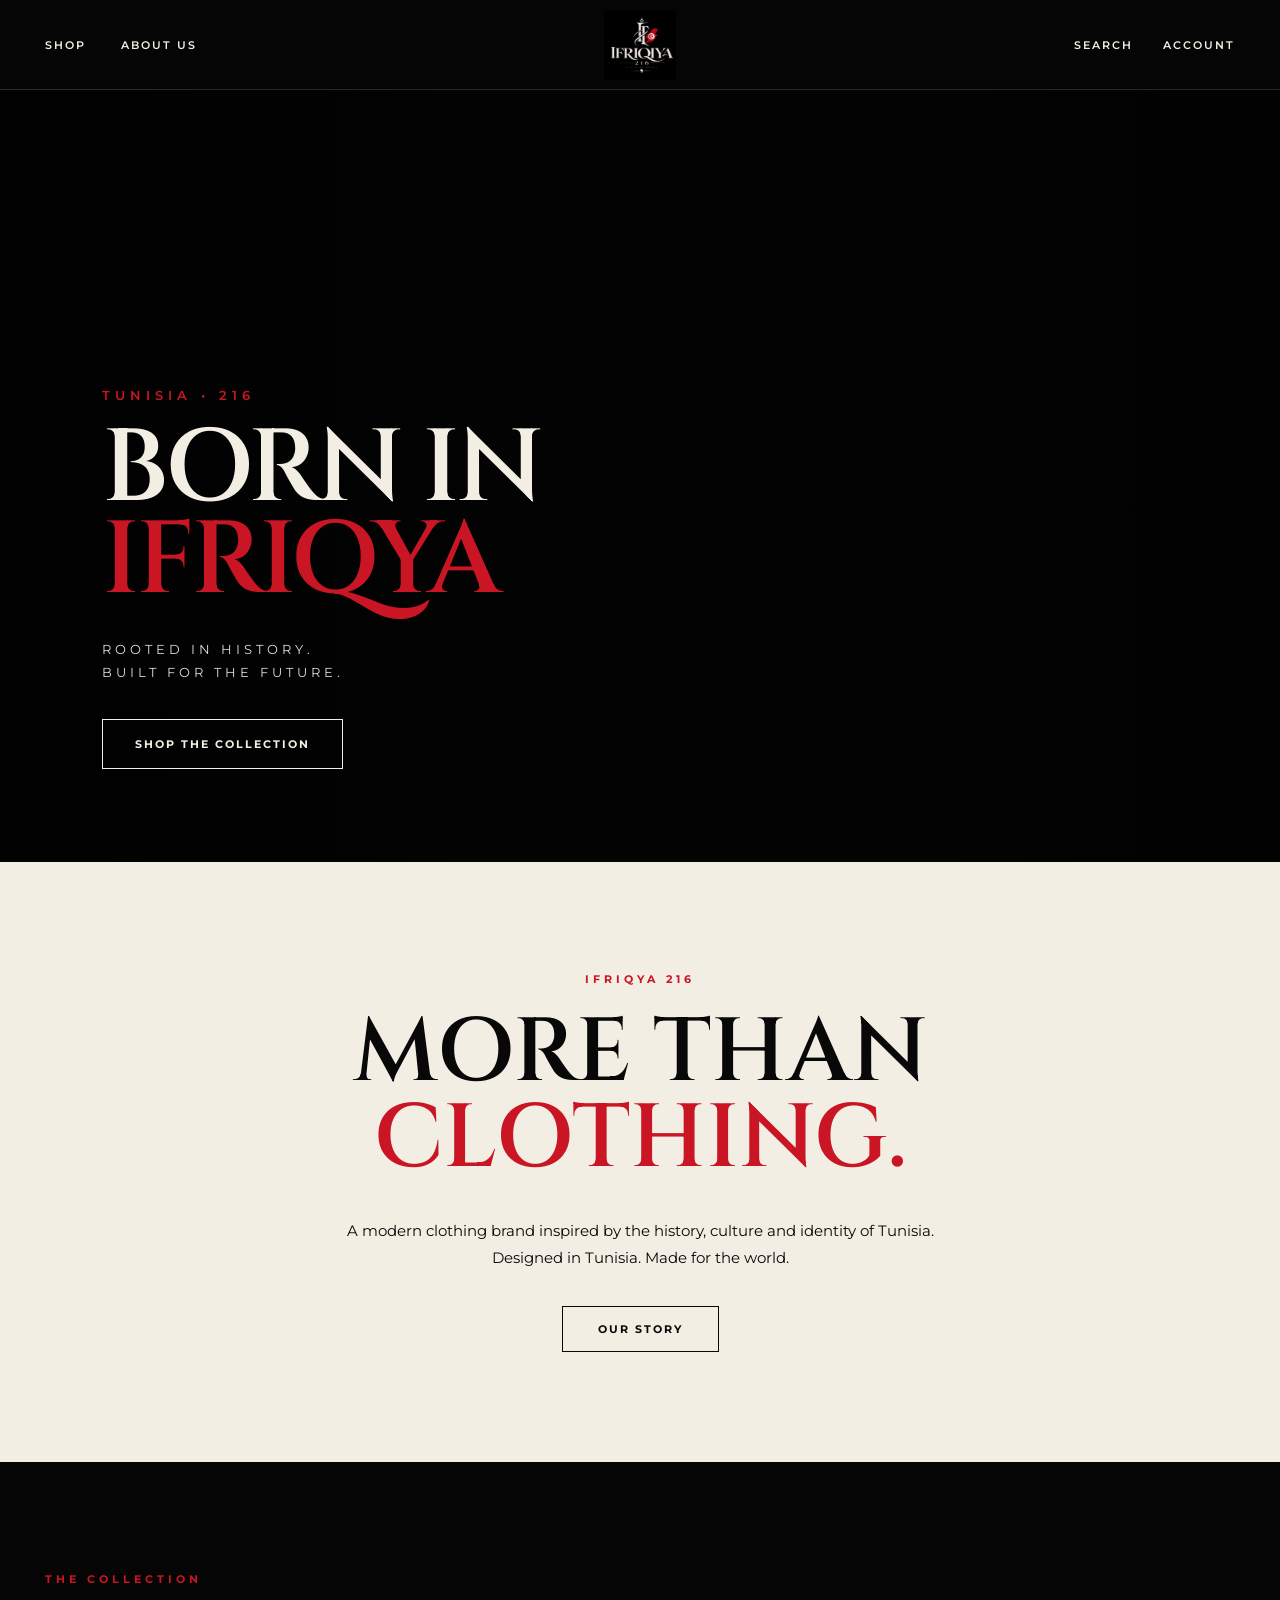
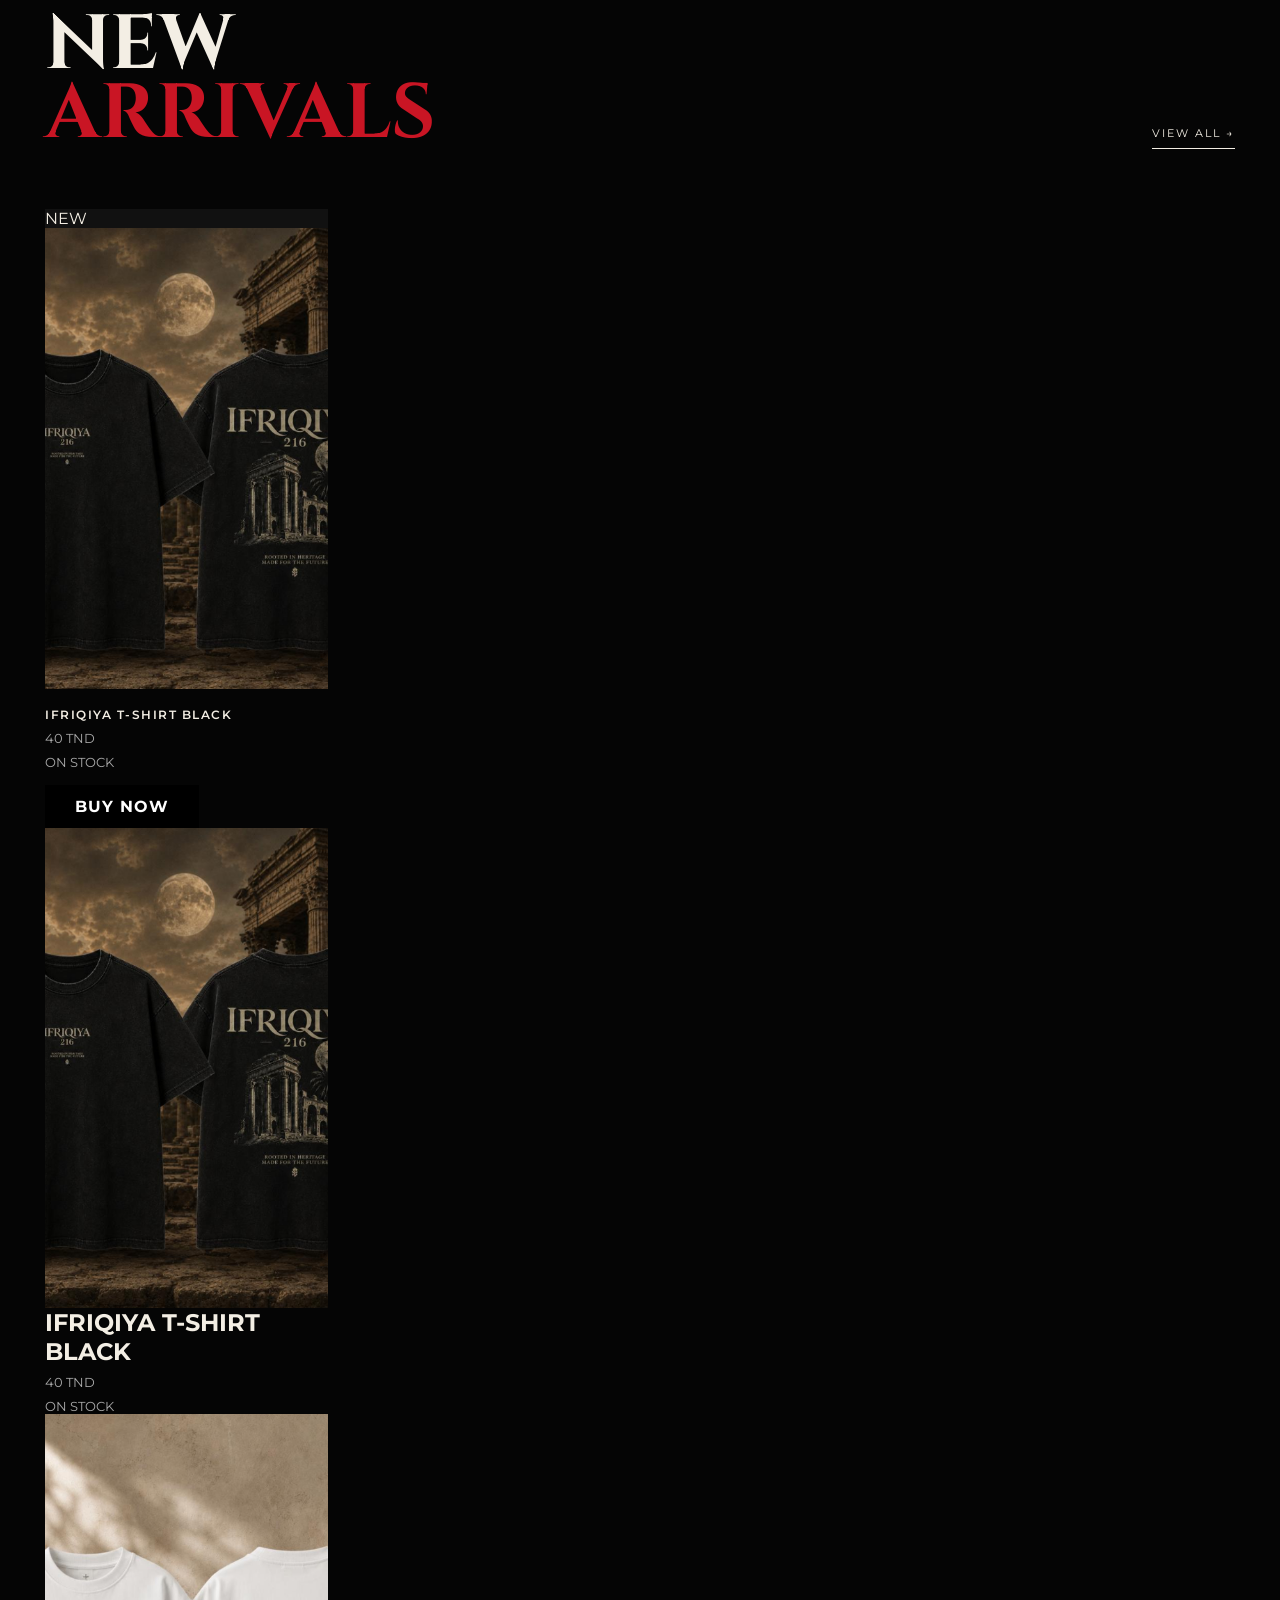
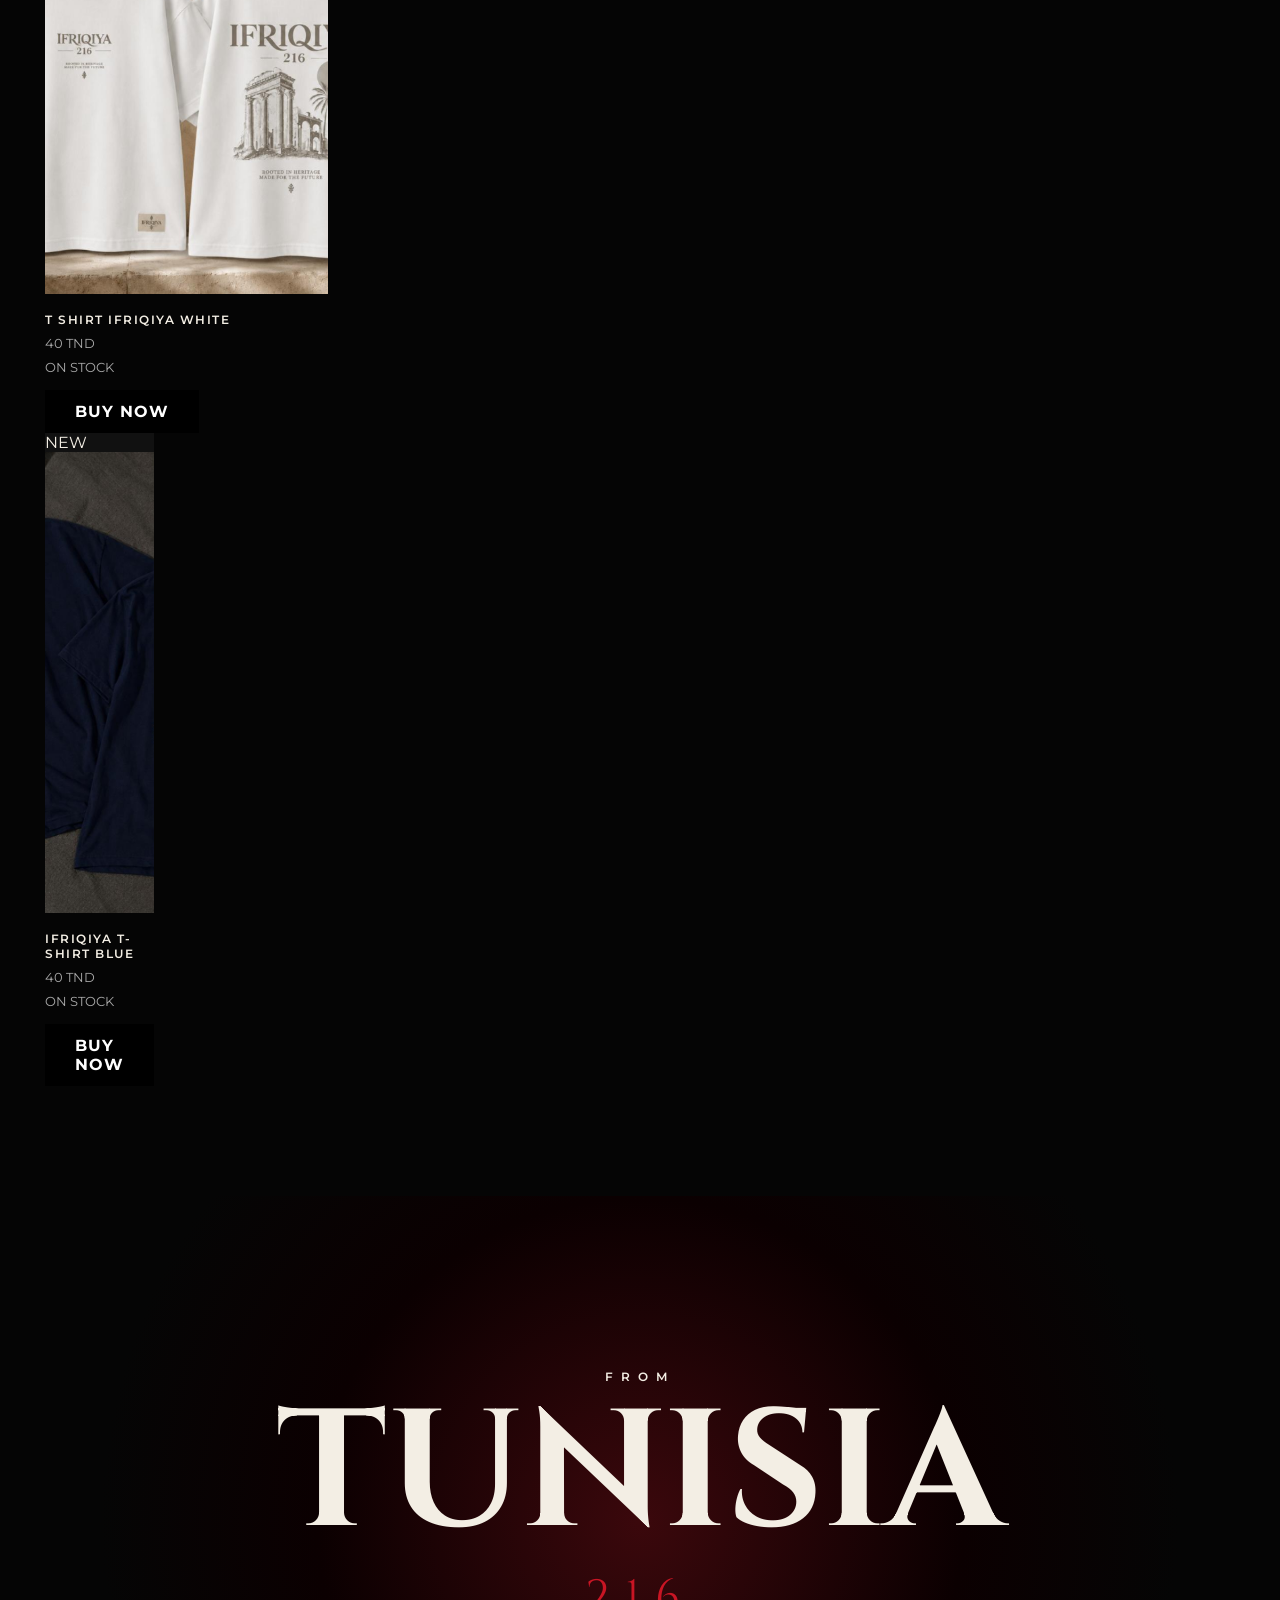
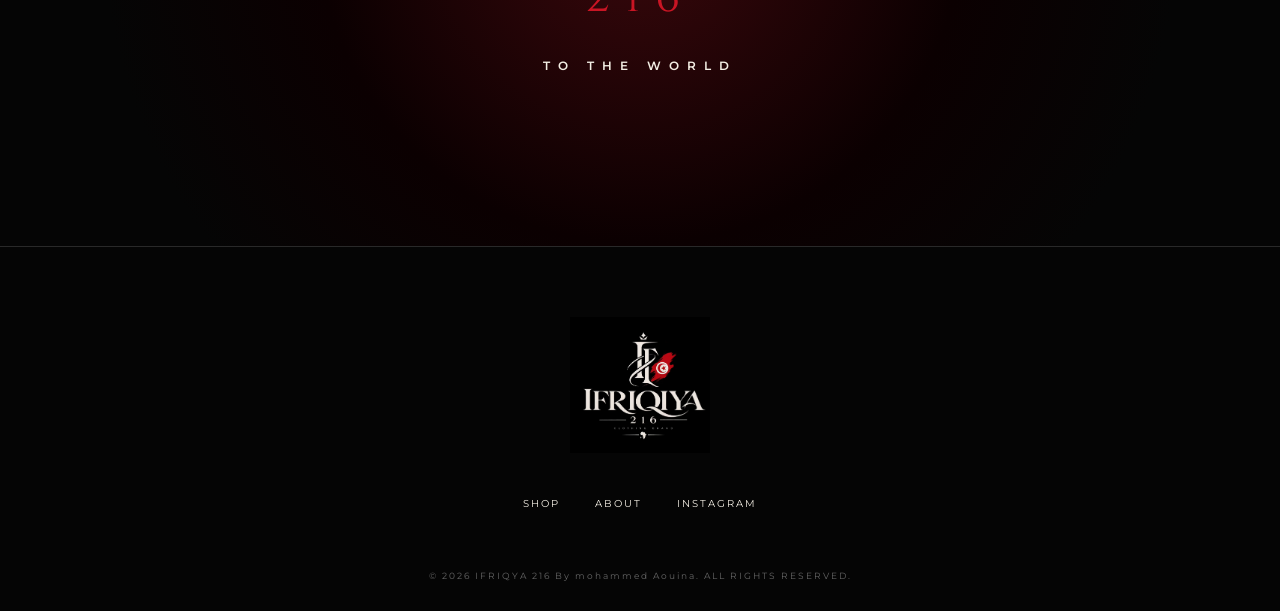
==== index.html @ abd7bfe6 "update" ====
<!DOCTYPE html>
<html lang="en">

<head>
    <meta charset="UTF-8">
    <meta name="viewport" content="width=device-width, initial-scale=1.0">

    <title>IFRIQYA 216 | Clothing Brand</title>

    <link rel="stylesheet" href="main.css">

    <!-- Google Font -->
    <link rel="preconnect" href="https://fonts.googleapis.com">
    <link rel="preconnect" href="https://fonts.gstatic.com" crossorigin>
    <link href="https://fonts.googleapis.com/css2?family=Cinzel:wght@400;500;600;700;800&family=Montserrat:wght@300;400;500;600;700&display=swap" rel="stylesheet">
</head>

<body>

    <!-- NAVIGATION -->
    <header class="navbar">

        <div class="nav-left">

            <a href="shop.html">SHOP</a>


            <a href="about.html">ABOUT US</a>

        </div>


        <div class="nav-logo">

            <img src="logo216.png" alt="IFRIQYA 216">

        </div>


        <div class="nav-right">

            <a href="search.html">SEARCH</a>

            <a href="account.html">ACCOUNT</a>

            

        </div>

    </header>


    <!-- HERO -->
    <section class="hero">

        

        <div class="hero-overlay"></div>

        <div class="hero-content">

            <p class="hero-small">
                TUNISIA • 216
            </p>

            <h1>
                BORN IN<br>
                <span>IFRIQYA</span>
            </h1>

            <p class="hero-description">
                ROOTED IN HISTORY.<br>
                BUILT FOR THE FUTURE.
            </p>

            <a href="shop.html" class="hero-button">
                SHOP THE COLLECTION
            </a>

        </div>

    </section>


    <!-- BRAND INTRO -->
    <section class="intro">

        <p class="section-label">
            IFRIQYA 216
        </p>

        <h2>
            MORE THAN<br>
            <span>CLOTHING.</span>
        </h2>

        <p class="intro-text">
            A modern clothing brand inspired by the history,
            culture and identity of Tunisia.
            Designed in Tunisia. Made for the world.
        </p>

        <a href="#" class="outline-button">
            OUR STORY
        </a>

    </section>


    <!-- COLLECTION -->
    <section class="collection">

        <div class="section-heading">

            <div>
                <p class="section-label">THE COLLECTION</p>

                <h2>
                    NEW<br>
                    <span>ARRIVALS</span>
                </h2>
            </div>

            <a href="#" class="view-all">
                VIEW ALL →
            </a>

        </div>


        <div class="products">

            <!-- PRODUCT 1 -->
            <article class="product" id="tees">

                <div class="product-image">
            
                    <span class="product-label">NEW</span>
            
                    <img src="ifriqiya 216 black.png" alt="IFRIQIYA T-SHIRT BLACK">
            
                </div>
            
                <div class="product-details">
            
                    <h3>IFRIQIYA T-SHIRT BLACK</h3>
            
                    <p>40 TND</p>
            
                    <p id="dead">ON STOCK</p>
            
                    <a href="order.html?product=IFRIQIYA%20T-SHIRT%20BLACK&price=50"
                       class="buy-now">
                        BUY NOW
                    </a>
            
                </div>
            
            <!-- PRODUCT 1 -->

      <article class="product">
        <div class="product-image">
          <img src="ifriqiya 216 black.png" alt="IFRIQIYA T-SHIRT BLACK" />

          
          <button class="quick-add" onclick="buyNow('IFRIQIYA T-SHIRT BLACK', 40)">
            BUY NOW
          </button>
        </div>

        <div class="product-details">
          <h2>IFRIQIYA T-SHIRT BLACK</h2>

          <p>40 TND</p>

          <p id="dead">ON STOCK</p>
        </div>
      </article>


            <!-- PRODUCT 2 -->
            <!-- PRODUCT 2 -->

<div class="product">

    <div class="product-image">

        <img src="ifriqiya 216 white.png" alt="Ifriqiya T-Shirt White">

    </div>

    <h3>
        T SHIRT IFRIQIYA WHITE
    </h3>

    <p>
        40 TND
    </p>
    <p id="dead">ON STOCK</p>

    <a href="order.html?product=IFRIQIYA%20T-SHIRT%20WHITE&price=50" class="buy-now">
        BUY NOW
    </a>

</div>
            <div class="products">

            <!-- PRODUCT 3 -->
            <article class="product" id="tees">

                <div class="product-image">
            
                    <span class="product-label">NEW</span>
            
                    <img src="ifriqiya 216 blue.jpg" alt="IFRIQIYA T-SHIRT BLACK">
            
                </div>
            
                <div class="product-details">
            
                    <h3>IFRIQIYA T-SHIRT BLUE</h3>
            
                    <p>40 TND</p>
            
                    <p id="dead">ON STOCK</p>
            
                    <a href="order.html?product=IFRIQIYA%20T-SHIRT%20BLUE&price=40"
                       class="buy-now">
                        BUY NOW
                    </a>
            
                </div>
                </article>
                



            

        

    </section>


    <!-- STATEMENT -->
    <section class="statement">

        <div class="statement-content">

            <p>
                FROM
            </p>

            <h2>
                TUNISIA
            </h2>

            <span>216</span>

            <p>
                TO THE WORLD
            </p>

        </div>

    </section>


    <!-- FOOTER -->
    <footer>

        <div class="footer-logo">

            <img src="logo216.png" alt="IFRIQYA 216">

        </div>

        <div class="footer-links">

            <a href="shop.html">SHOP</a>
            
            <a href="about.html">ABOUT</a>
            
            <a href="https://www.instagram.com/ifriqiya_216/">INSTAGRAM</a>

        </div>

        <p class="copyright">
            © 2026 IFRIQYA 216 By mohammed Aouina. ALL RIGHTS RESERVED.
        </p>

    </footer>
    
</body>

</html>
---- main.css ----
/* ================================
   GENERAL
================================ */

* {
    margin: 0;
    padding: 0;
    box-sizing: border-box;
}

html {
    scroll-behavior: smooth;
}

body {
    background: #050505;
    color: #f3eee4;
    font-family: "Montserrat", sans-serif;
}

a {
    color: inherit;
    text-decoration: none;
}


/* ================================
   TOP BAR
================================ */

.top-bar {
    height: 38px;

    display: flex;
    align-items: center;
    justify-content: center;

    background: #f3eee4;
    color: #050505;

    font-size: 11px;
    font-weight: 700;
    letter-spacing: 2px;
}


/* ================================
   NAVBAR
================================ */

.navbar {
    height: 90px;

    display: grid;
    grid-template-columns: 1fr 180px 1fr;

    align-items: center;

    padding: 0 45px;

    border-bottom: 1px solid #292929;

    background: #050505;

    position: relative;
    z-index: 10;
}


/* LEFT */

.nav-left {
    display: flex;
    gap: 35px;
}

.nav-left a,
.nav-right a {
    font-size: 11px;
    font-weight: 600;
    letter-spacing: 2px;

    transition: 0.3s;
}

.nav-left a:hover,
.nav-right a:hover {
    color: #c91524;
}


/* LOGO */

.nav-logo {
    display: flex;
    justify-content: center;
    align-items: center;
}

.nav-logo img {
    width: 95px;
    height: 70px;

    object-fit: contain;
}


/* RIGHT */

.nav-right {
    display: flex;
    justify-content: flex-end;
    gap: 30px;
}


/* ================================
   HERO
================================ */

.hero {
    height: calc(100vh - 128px);

    min-height: 650px;

    position: relative;

    overflow: hidden;
}

.hero > img {
    width: 100%;
    height: 100%;

    object-fit: cover;

    filter: grayscale(100%);
}


/* DARK OVERLAY */

.hero-overlay {
    position: absolute;

    inset: 0;

    background:
        linear-gradient(
            90deg,
            rgba(0,0,0,0.85),
            rgba(0,0,0,0.35),
            rgba(0,0,0,0.65)
        );
}


/* HERO TEXT */

.hero-content {
    position: absolute;

    left: 8%;
    bottom: 12%;

    max-width: 700px;
}

.hero-small {
    color: #c91524;

    font-size: 13px;
    font-weight: 600;

    letter-spacing: 5px;

    margin-bottom: 20px;
}

.hero h1 {
    font-family: "Cinzel", serif;

    font-size: clamp(55px, 8vw, 120px);

    line-height: 0.9;

    letter-spacing: -4px;

    font-weight: 600;
}

.hero h1 span {
    color: #c91524;
}

.hero-description {
    margin-top: 30px;

    font-size: 13px;

    line-height: 1.8;

    letter-spacing: 4px;

    color: #ddd;
}


/* BUTTON */

.hero-button {
    display: inline-block;

    margin-top: 35px;

    padding: 17px 32px;

    border: 1px solid #f3eee4;

    font-size: 11px;

    font-weight: 700;

    letter-spacing: 2px;

    transition: 0.3s;
}

.hero-button:hover {
    background: #f3eee4;
    color: #050505;
}


/* ================================
   INTRO
================================ */

.intro {
    min-height: 600px;

    display: flex;
    flex-direction: column;

    justify-content: center;
    align-items: center;

    text-align: center;

    padding: 100px 20px;

    background: #f3eee4;

    color: #080808;
}

.section-label {
    color: #c91524;

    font-size: 11px;

    font-weight: 700;

    letter-spacing: 4px;

    margin-bottom: 25px;
}

.intro h2 {
    font-family: "Cinzel", serif;

    font-size: clamp(45px, 7vw, 90px);

    line-height: 0.95;

    font-weight: 600;
}

.intro h2 span {
    color: #c91524;
}

.intro-text {
    max-width: 600px;

    margin-top: 35px;

    font-size: 15px;

    line-height: 1.8;
}

.outline-button {
    margin-top: 35px;

    padding: 15px 35px;

    border: 1px solid #080808;

    font-size: 11px;

    font-weight: 700;

    letter-spacing: 2px;

    transition: 0.3s;
}

.outline-button:hover {
    background: #080808;
    color: #f3eee4;
}


/* ================================
   COLLECTION
================================ */

.collection {
    padding: 110px 45px;
}


/* HEADING */

.section-heading {
    display: flex;

    align-items: flex-end;

    justify-content: space-between;

    margin-bottom: 60px;
}

.section-heading h2 {
    font-family: "Cinzel", serif;

    font-size: clamp(45px, 6vw, 80px);

    line-height: 0.9;
}

.section-heading h2 span {
    color: #c91524;
}

.view-all {
    font-size: 11px;

    letter-spacing: 2px;

    border-bottom: 1px solid #f3eee4;

    padding-bottom: 8px;
}


/* ================================
   PRODUCTS
================================ */

.products {
    display: grid;

    grid-template-columns: repeat(4, 1fr);

    gap: 20px;
}

.product {
    cursor: pointer;
}

.product-image {
    height: 480px;

    position: relative;

    overflow: hidden;

    background: #111;
}

.product-image img {
    width: 100%;
    height: 100%;

    object-fit: cover;

    transition: transform 0.6s ease;
}

.product:hover .product-image img {
    transform: scale(1.05);
}


/* PRODUCT TAG */

.product-tag {
    position: absolute;

    top: 15px;
    left: 15px;

    padding: 8px 12px;

    background: #c91524;

    color: white;

    font-size: 9px;

    font-weight: 700;

    letter-spacing: 2px;
}

.product h3 {
    margin-top: 18px;

    font-size: 12px;

    letter-spacing: 1.5px;

    font-weight: 600;
}

.product p {
    margin-top: 8px;

    color: #aaa;

    font-size: 13px;
}


/* ================================
   STATEMENT
================================ */

.statement {
    height: 650px;

    display: flex;

    align-items: center;

    justify-content: center;

    text-align: center;

    position: relative;

    background:
        radial-gradient(
            circle,
            #3b080c 0%,
            #0b0001 45%,
            #050505 75%
        );
}

.statement-content p {
    font-size: 12px;

    letter-spacing: 8px;

    font-weight: 600;
}

.statement-content h2 {
    font-family: "Cinzel", serif;

    font-size: clamp(70px, 13vw, 180px);

    line-height: 0.8;

    margin: 25px 0;

    color: #f3eee4;
}

.statement-content span {
    display: block;

    color: #c91524;

    font-family: "Cinzel", serif;

    font-size: 45px;

    letter-spacing: 15px;

    margin-bottom: 30px;
}


/* ================================
   FOOTER
================================ */

footer {
    padding: 70px 45px 30px;

    border-top: 1px solid #292929;

    text-align: center;
}

.footer-logo img {
    width: 140px;

    margin-bottom: 40px;
}

.footer-links {
    display: flex;

    justify-content: center;

    gap: 35px;

    flex-wrap: wrap;
}

.footer-links a {
    font-size: 10px;

    letter-spacing: 2px;

    transition: 0.3s;
}

.footer-links a:hover {
    color: #c91524;
}

.copyright {
    margin-top: 60px;

    color: #666;

    font-size: 9px;

    letter-spacing: 2px;
}


/* ================================
   RESPONSIVE / MOBILE
================================ */

@media (max-width: 900px) {

    .navbar {
        grid-template-columns: 1fr 100px 1fr;

        padding: 0 20px;
    }

    .nav-left {
        gap: 15px;
    }

    .nav-left a:nth-child(2),
    .nav-left a:nth-child(3),
    .nav-right a:nth-child(1),
    .nav-right a:nth-child(2) {
        display: none;
    }

    .nav-right {
        gap: 15px;
    }

    .products {
        grid-template-columns: repeat(2, 1fr);
    }

    .product-image {
        height: 400px;
    }

    .collection {
        padding: 80px 20px;
    }
}


@media (max-width: 600px) {

    .navbar {
        height: 75px;
    }

    .nav-logo img {
        width: 75px;
    }

    .hero {
        min-height: 600px;
    }

    .hero-content {
        left: 25px;
        bottom: 60px;
    }

    .hero h1 {
        font-size: 55px;
    }

    .products {
        grid-template-columns: 1fr;
    }

    .product-image {
        height: 500px;
    }

    .section-heading {
        align-items: flex-start;

        flex-direction: column;

        gap: 30px;
    }

    .statement {
        height: 500px;
    }

    footer {
        padding: 60px 20px 30px;
    }

}
.buy-now {
    display: inline-block;
    margin-top: 15px;
    padding: 12px 30px;
    background: #000;
    color: white;
    text-decoration: none;
    font-weight: bold;
    letter-spacing: 1px;
    transition: 0.3s;
}

.buy-now:hover {
    background: #b5121b;
}
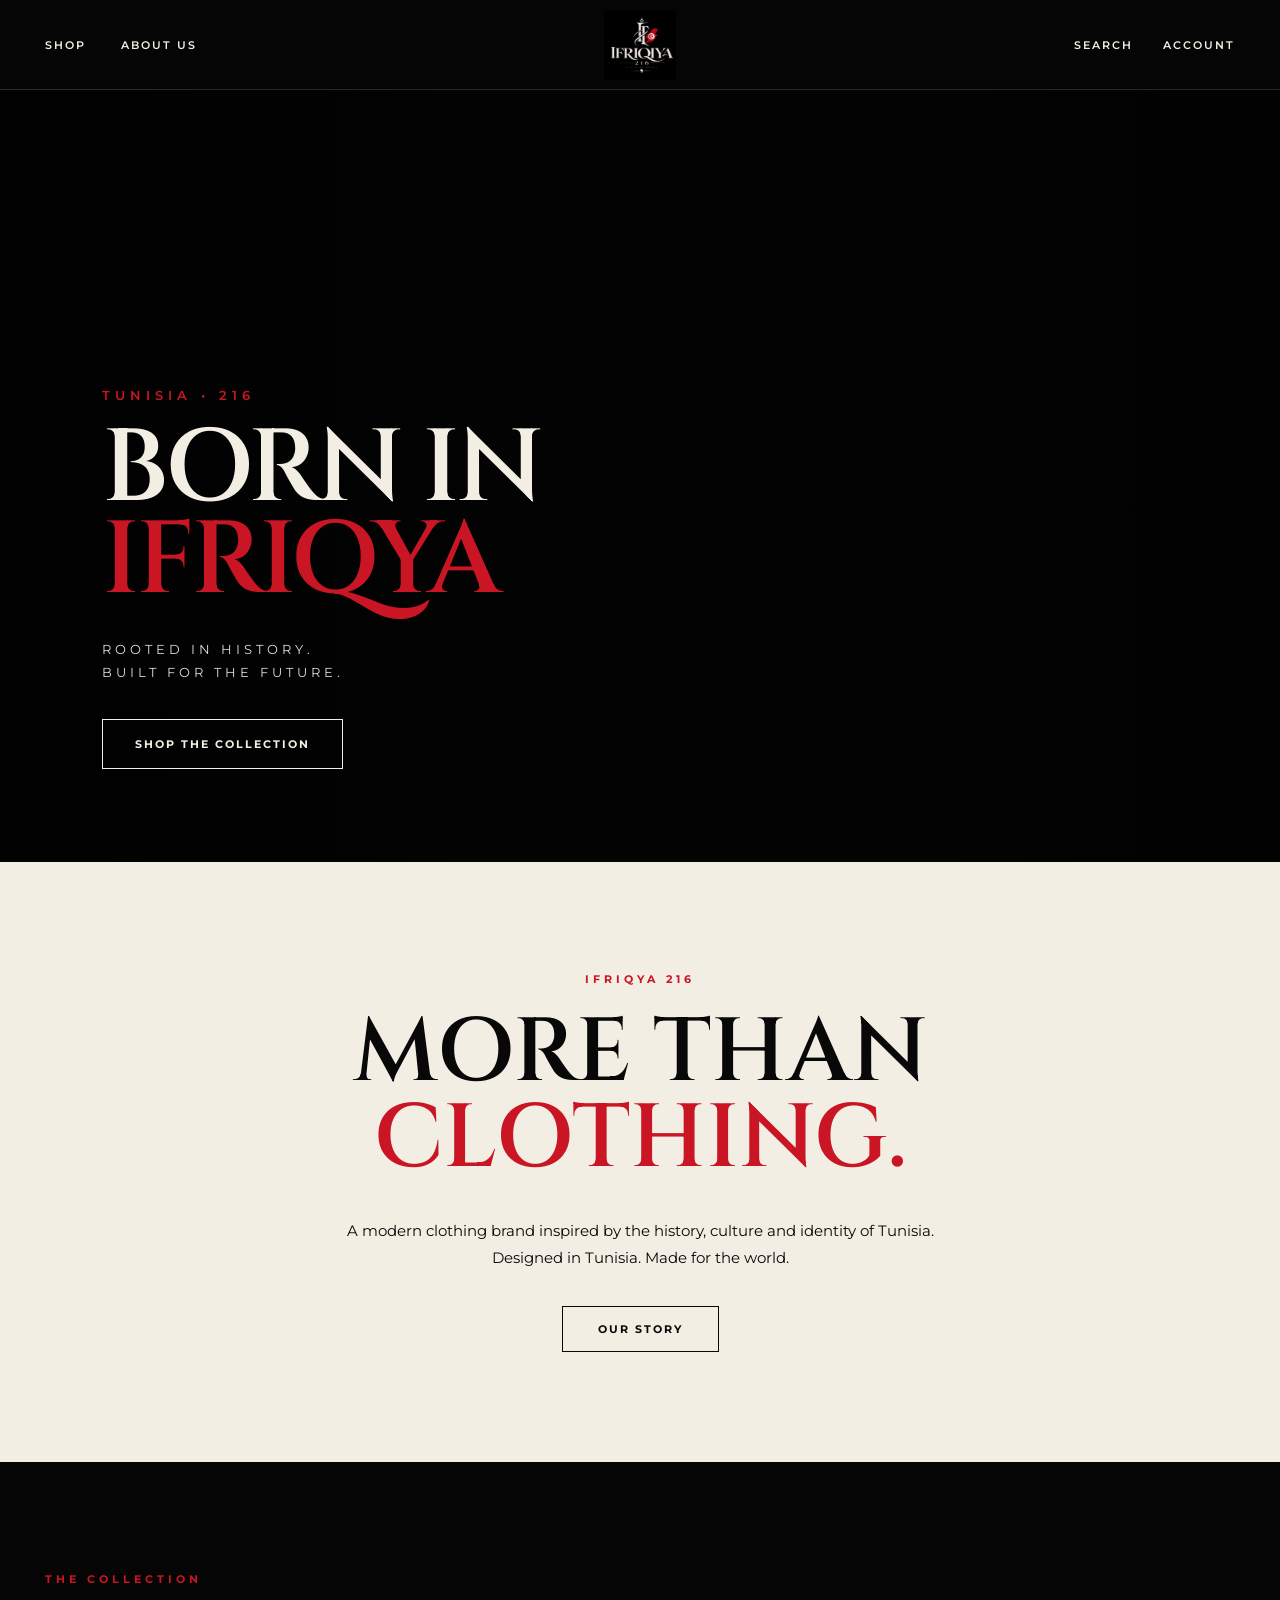
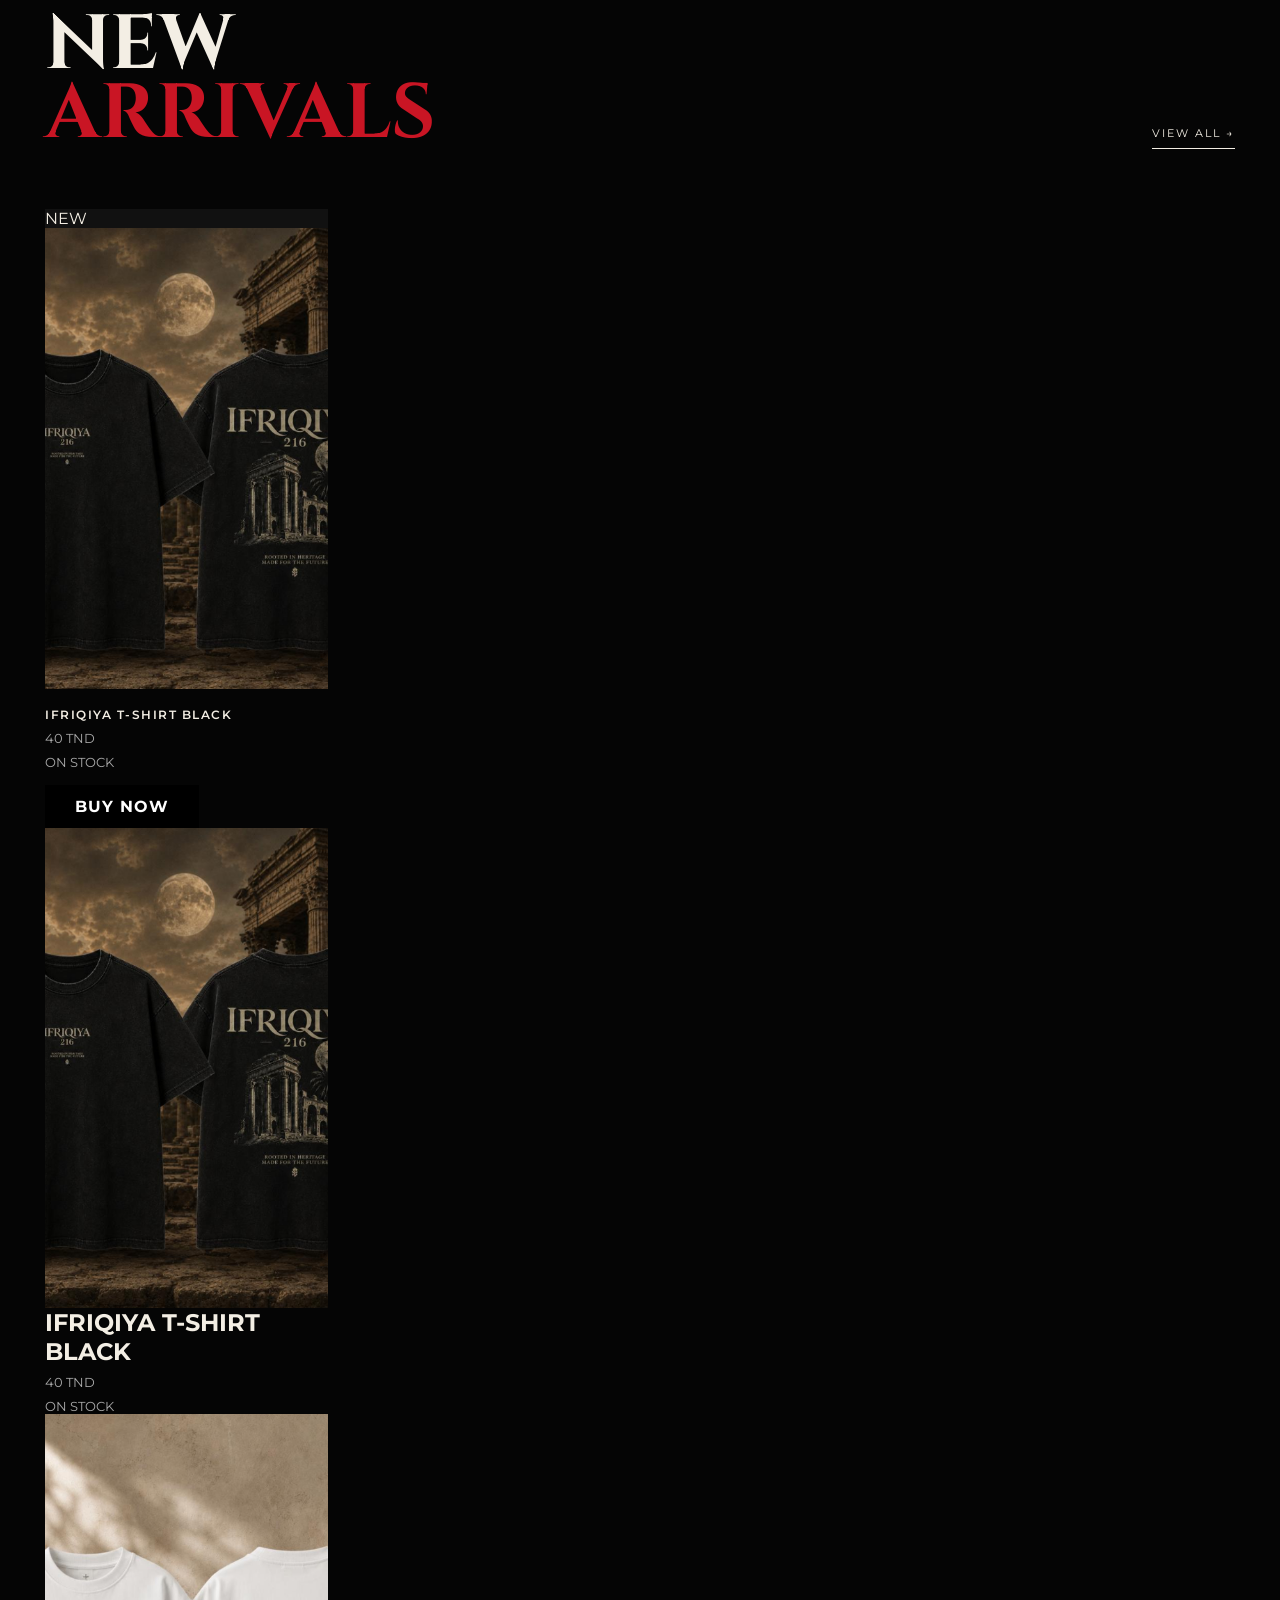
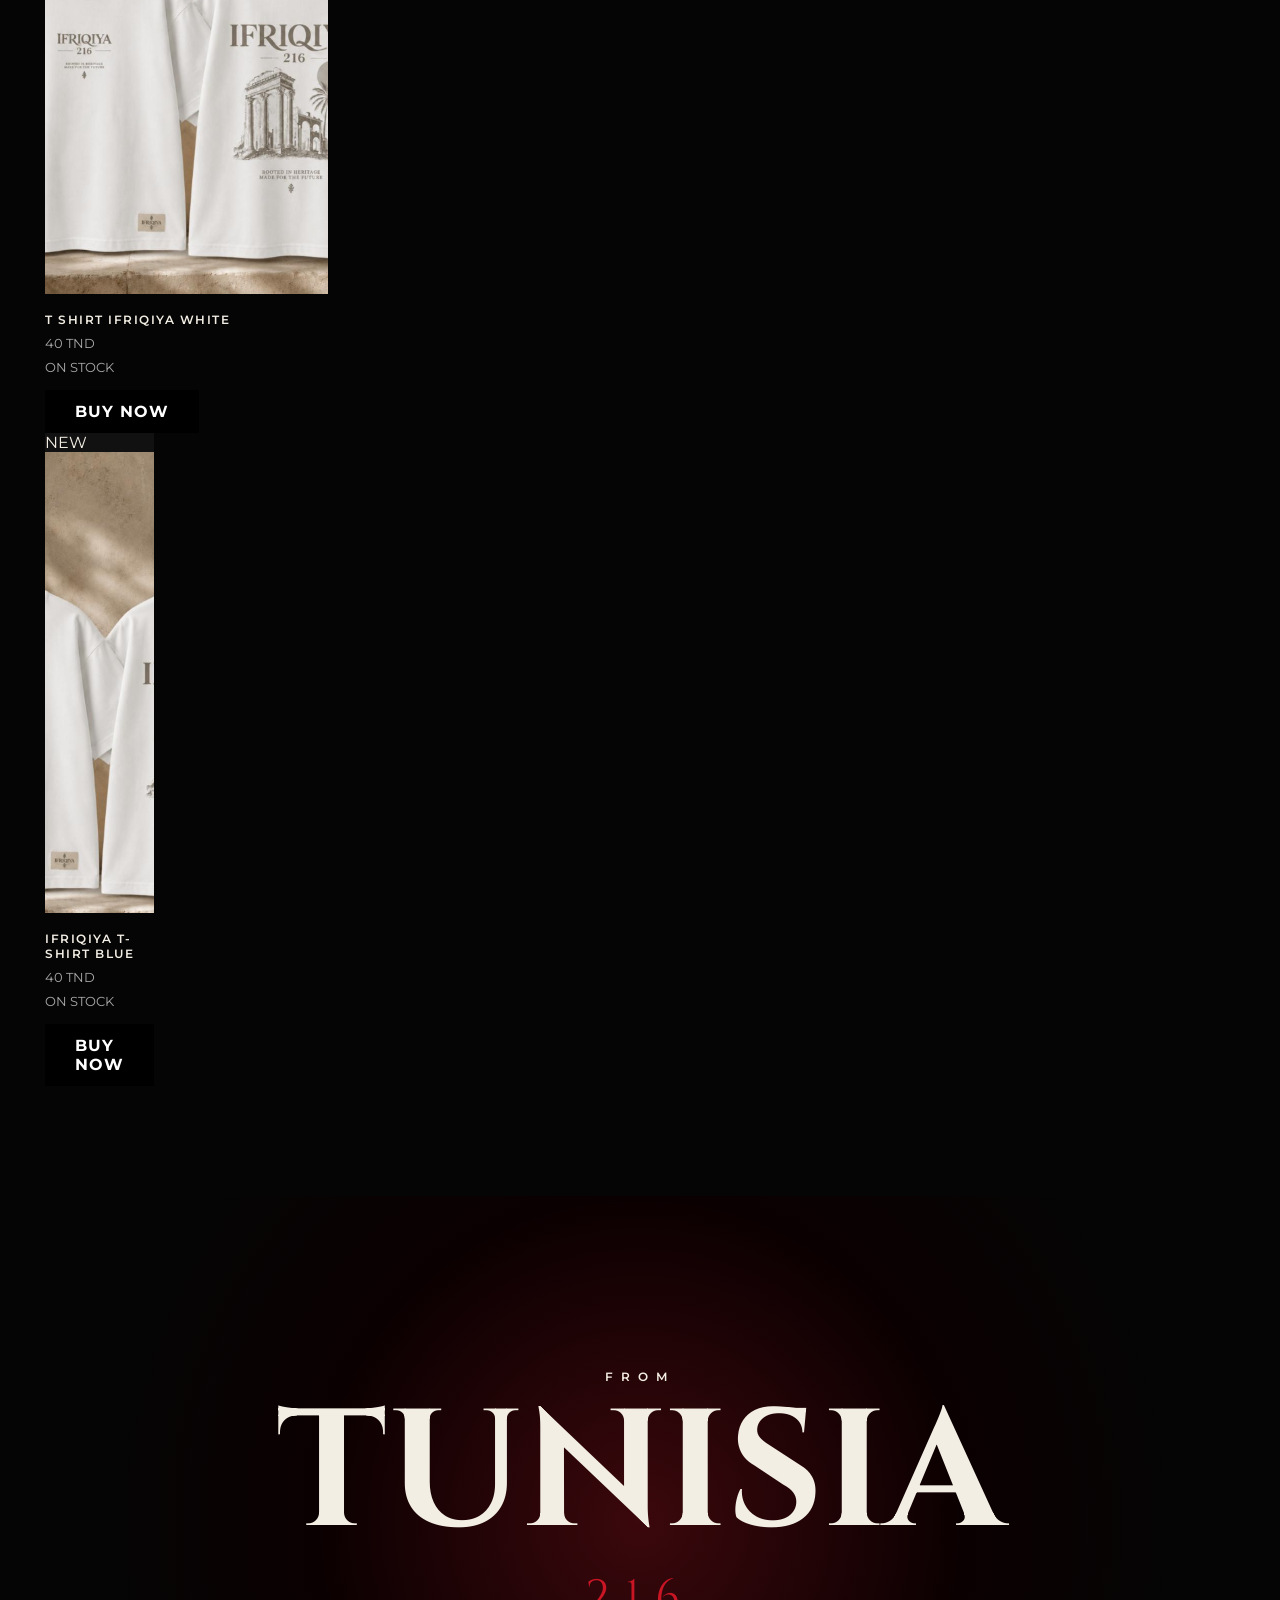
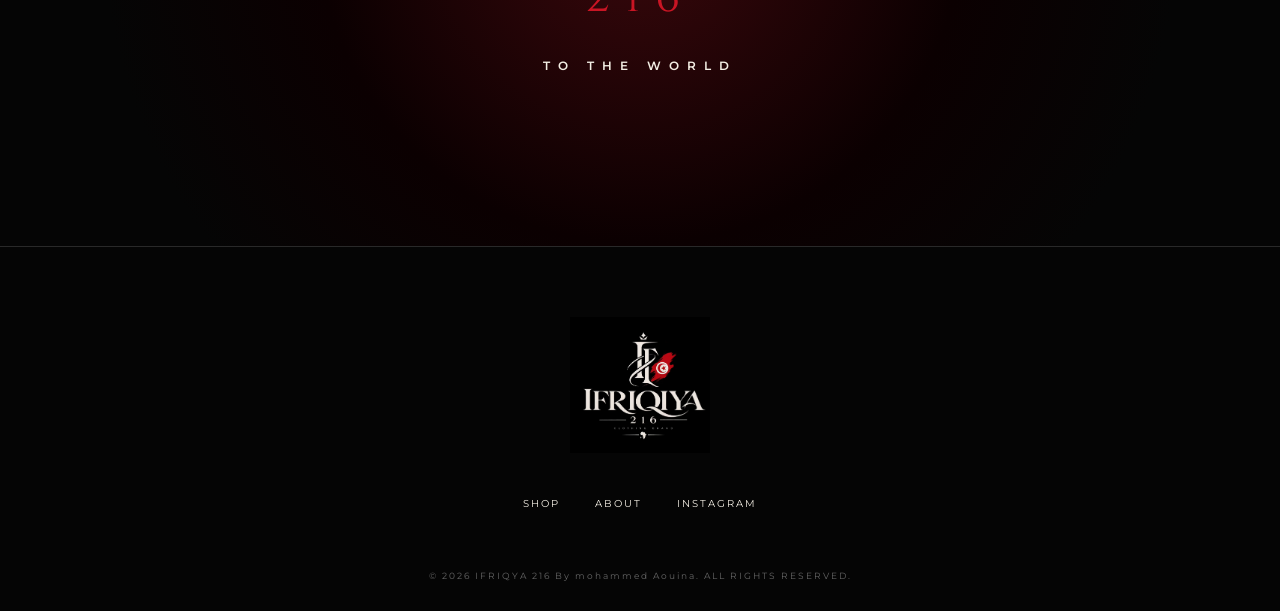
==== commit 1b020884: "update" ====
--- a/index.html
+++ b/index.html
@@ -149,7 +149,7 @@
             
                     <p id="dead">ON STOCK</p>
             
-                    <a href="order.html?product=IFRIQIYA%20T-SHIRT%20BLACK&price=50"
+                    <a href="order.html?product=IFRIQIYA%20T-SHIRT%20BLACK&price=40"
                        class="buy-now">
                         BUY NOW
                     </a>
@@ -198,7 +198,7 @@
     </p>
     <p id="dead">ON STOCK</p>
 
-    <a href="order.html?product=IFRIQIYA%20T-SHIRT%20WHITE&price=50" class="buy-now">
+    <a href="order.html?product=IFRIQIYA%20T-SHIRT%20WHITE&price=40" class="buy-now">
         BUY NOW
     </a>
 
@@ -212,7 +212,7 @@
             
                     <span class="product-label">NEW</span>
             
-                    <img src="ifriqiya 216 blue.jpg" alt="IFRIQIYA T-SHIRT BLACK">
+                    <img src="ifriqiya 216 white.png" alt="IFRIQIYA T-SHIRT BLUE">
             
                 </div>
             
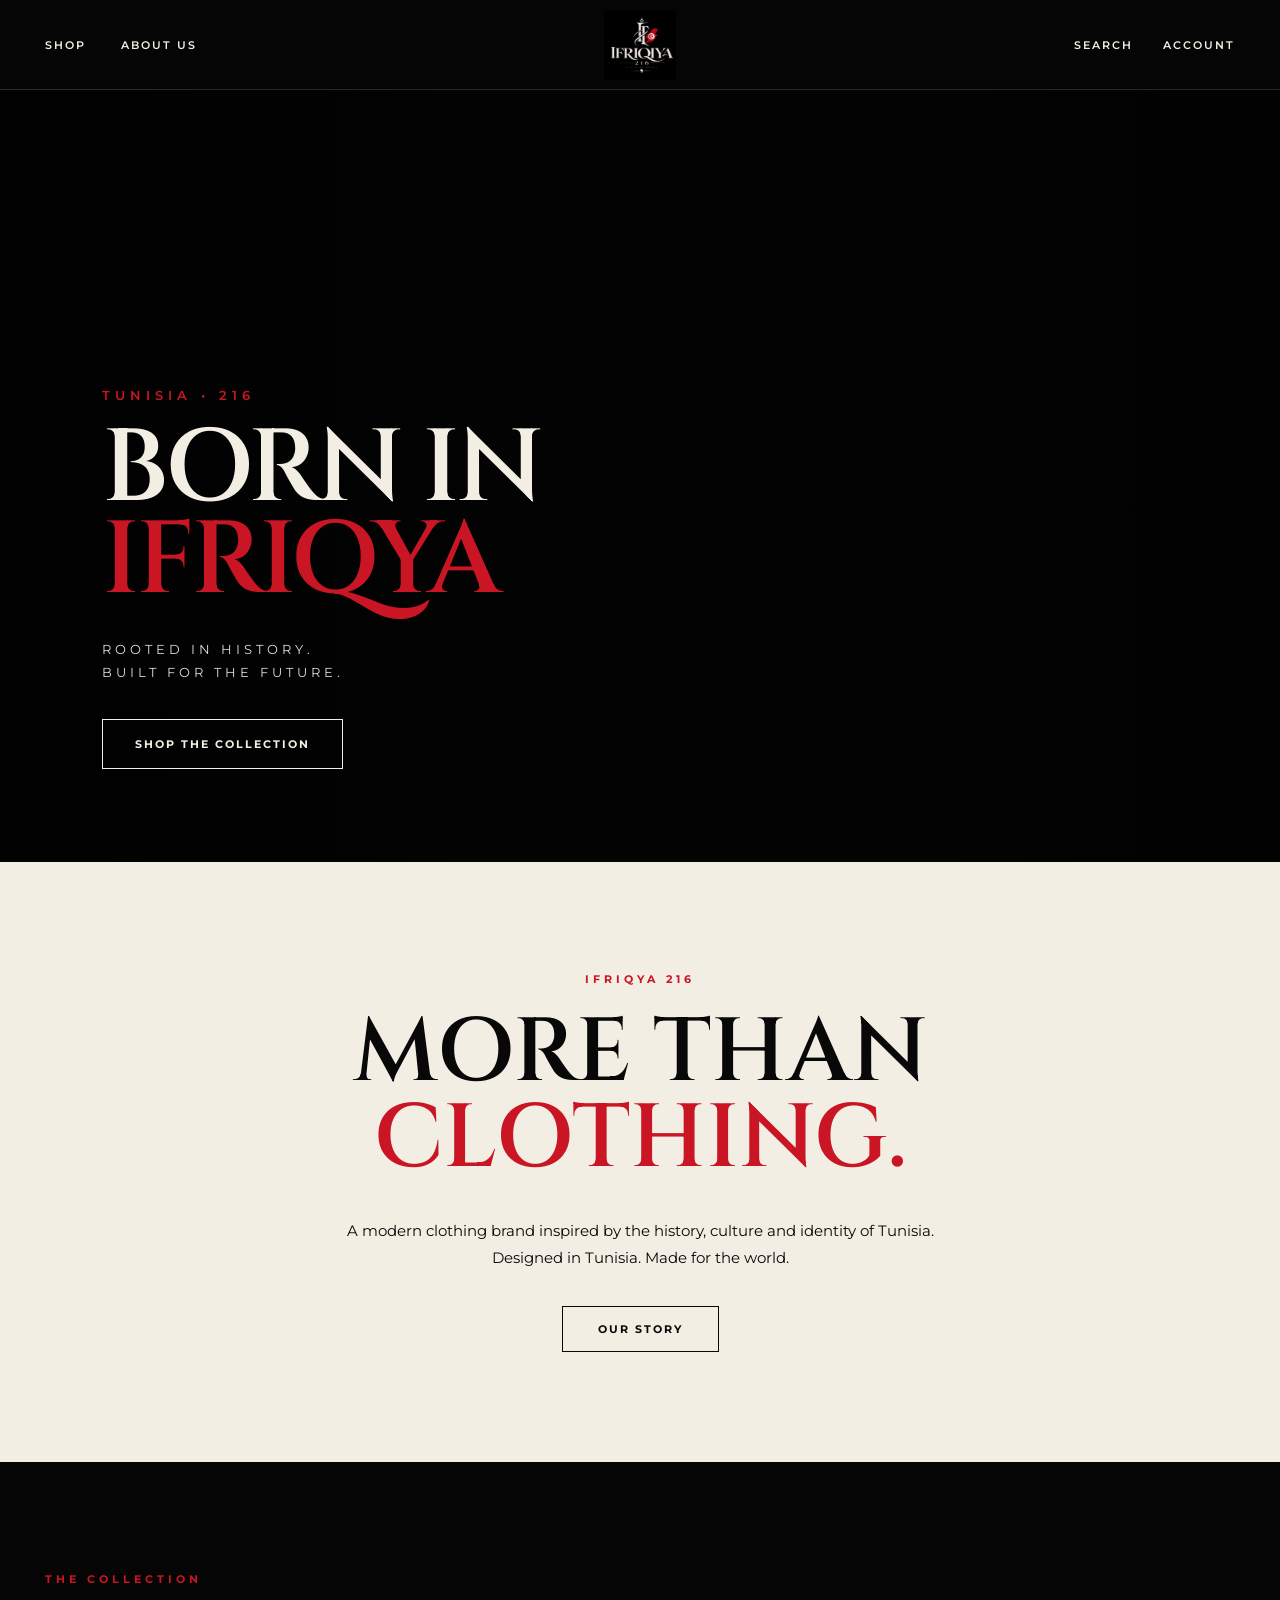
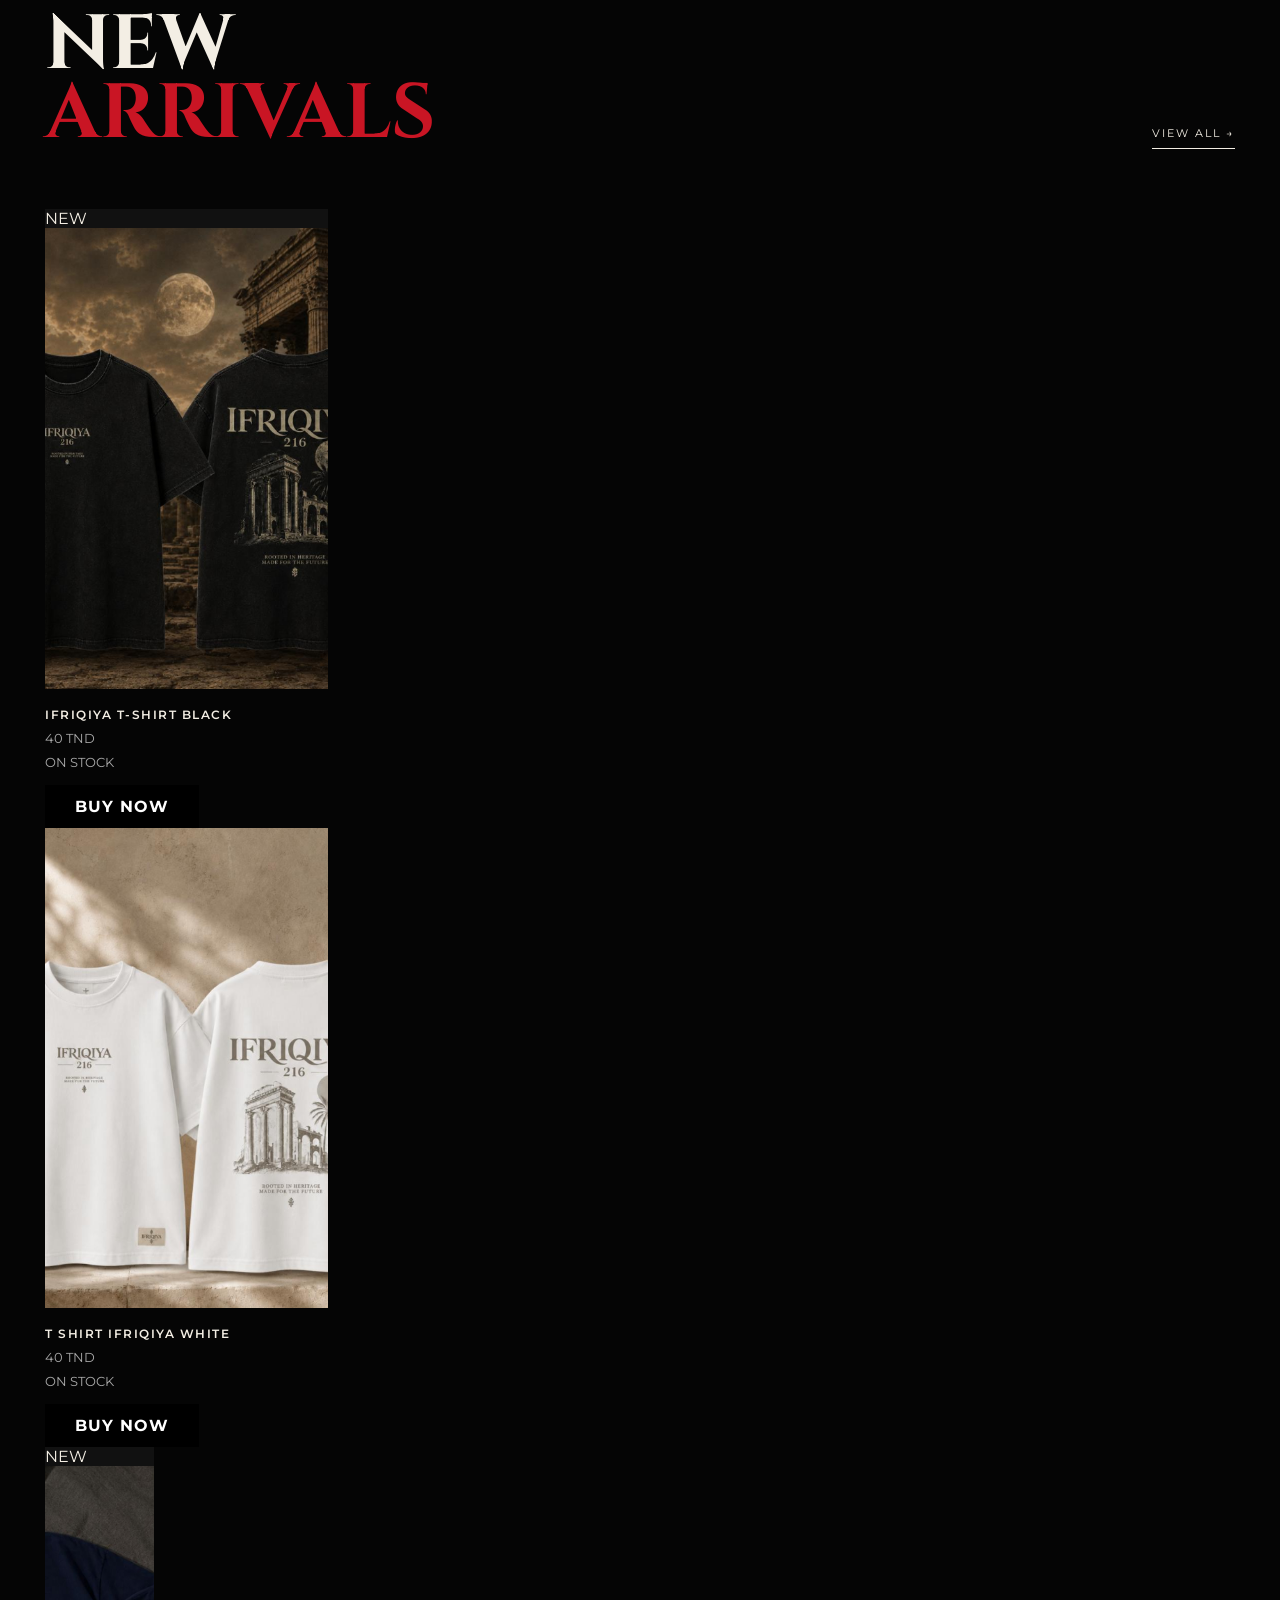
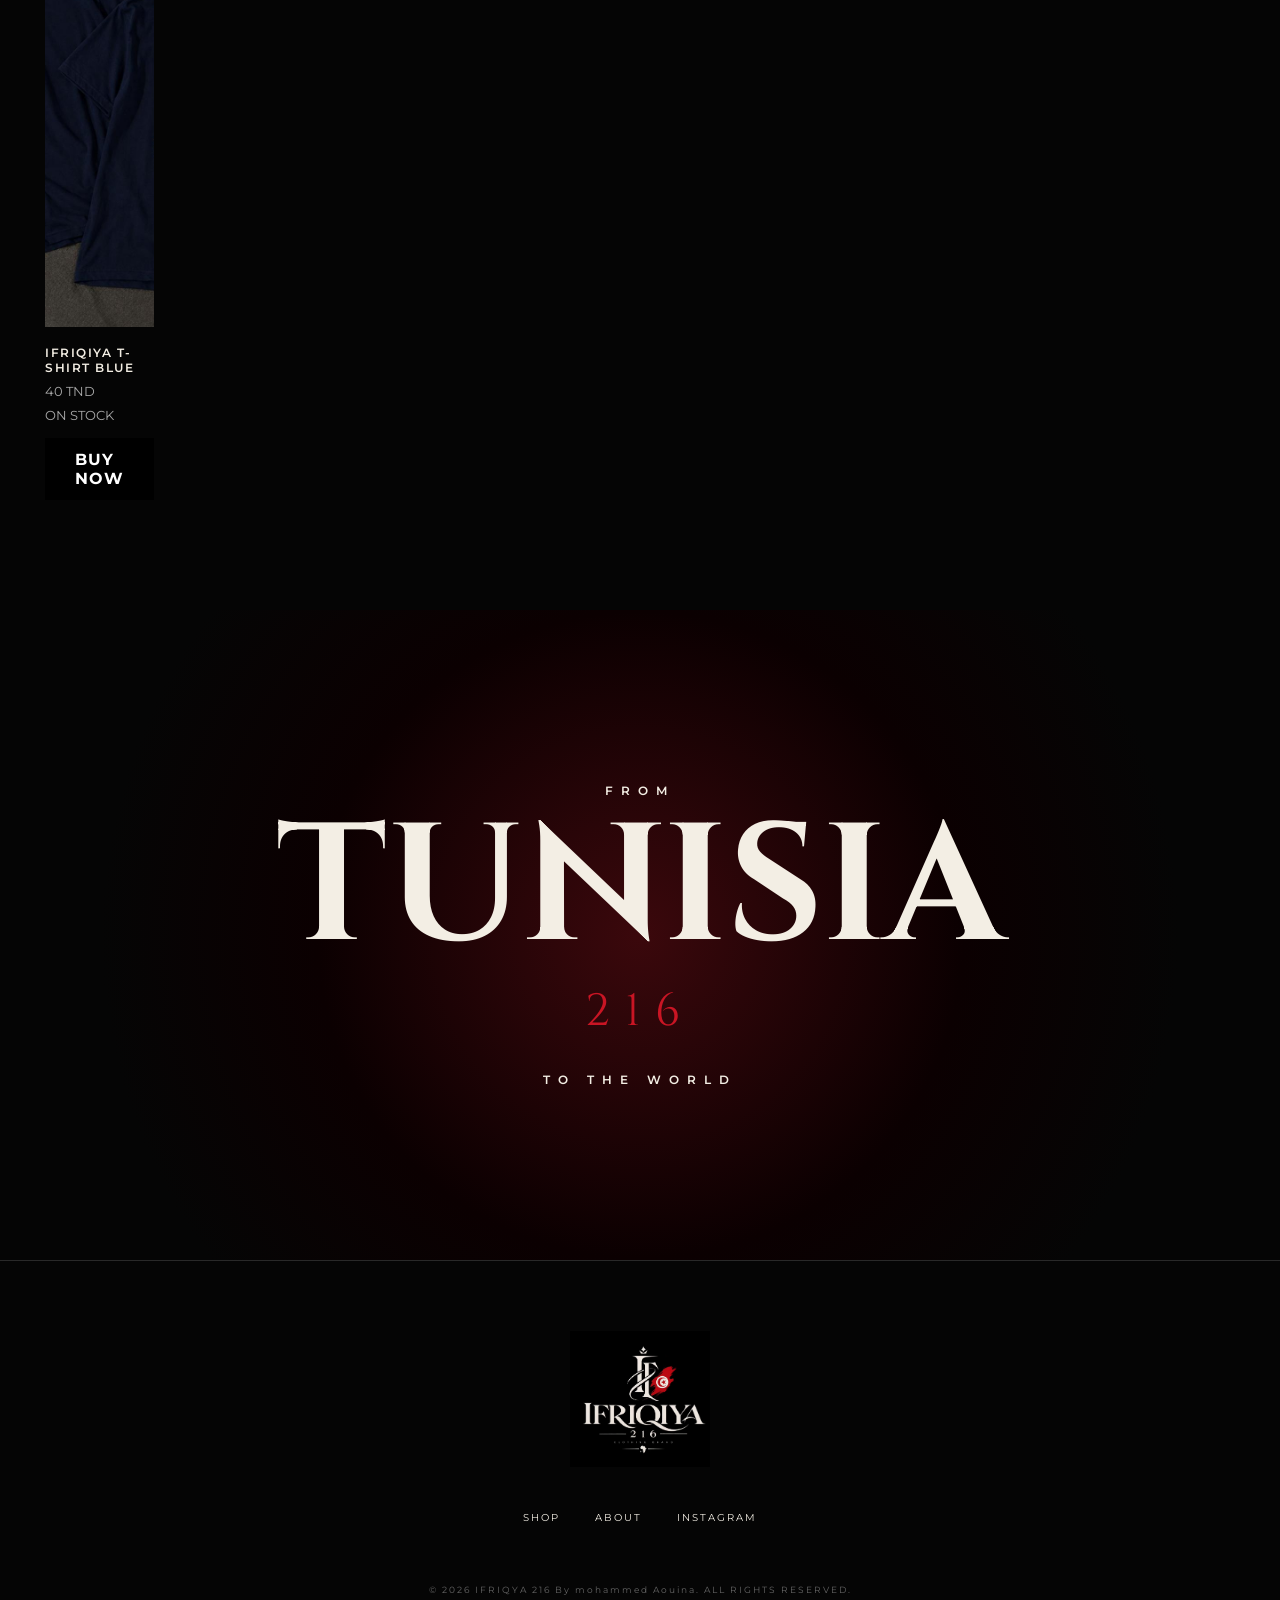
==== commit 736c6605: "up" ====
--- a/index.html
+++ b/index.html
@@ -158,27 +158,10 @@
             
             <!-- PRODUCT 1 -->
 
-      <article class="product">
-        <div class="product-image">
-          <img src="ifriqiya 216 black.png" alt="IFRIQIYA T-SHIRT BLACK" />
-
-          
-          <button class="quick-add" onclick="buyNow('IFRIQIYA T-SHIRT BLACK', 40)">
-            BUY NOW
-          </button>
-        </div>
-
-        <div class="product-details">
-          <h2>IFRIQIYA T-SHIRT BLACK</h2>
-
-          <p>40 TND</p>
-
-          <p id="dead">ON STOCK</p>
-        </div>
-      </article>
-
-
-            <!-- PRODUCT 2 -->
+      
+
+
+            
             <!-- PRODUCT 2 -->
 
 <div class="product">
@@ -212,7 +195,7 @@
             
                     <span class="product-label">NEW</span>
             
-                    <img src="ifriqiya 216 white.png" alt="IFRIQIYA T-SHIRT BLUE">
+                    <img src="ifriqiya 216 blue.jpg" alt="IFRIQIYA T-SHIRT BLUE">
             
                 </div>
             
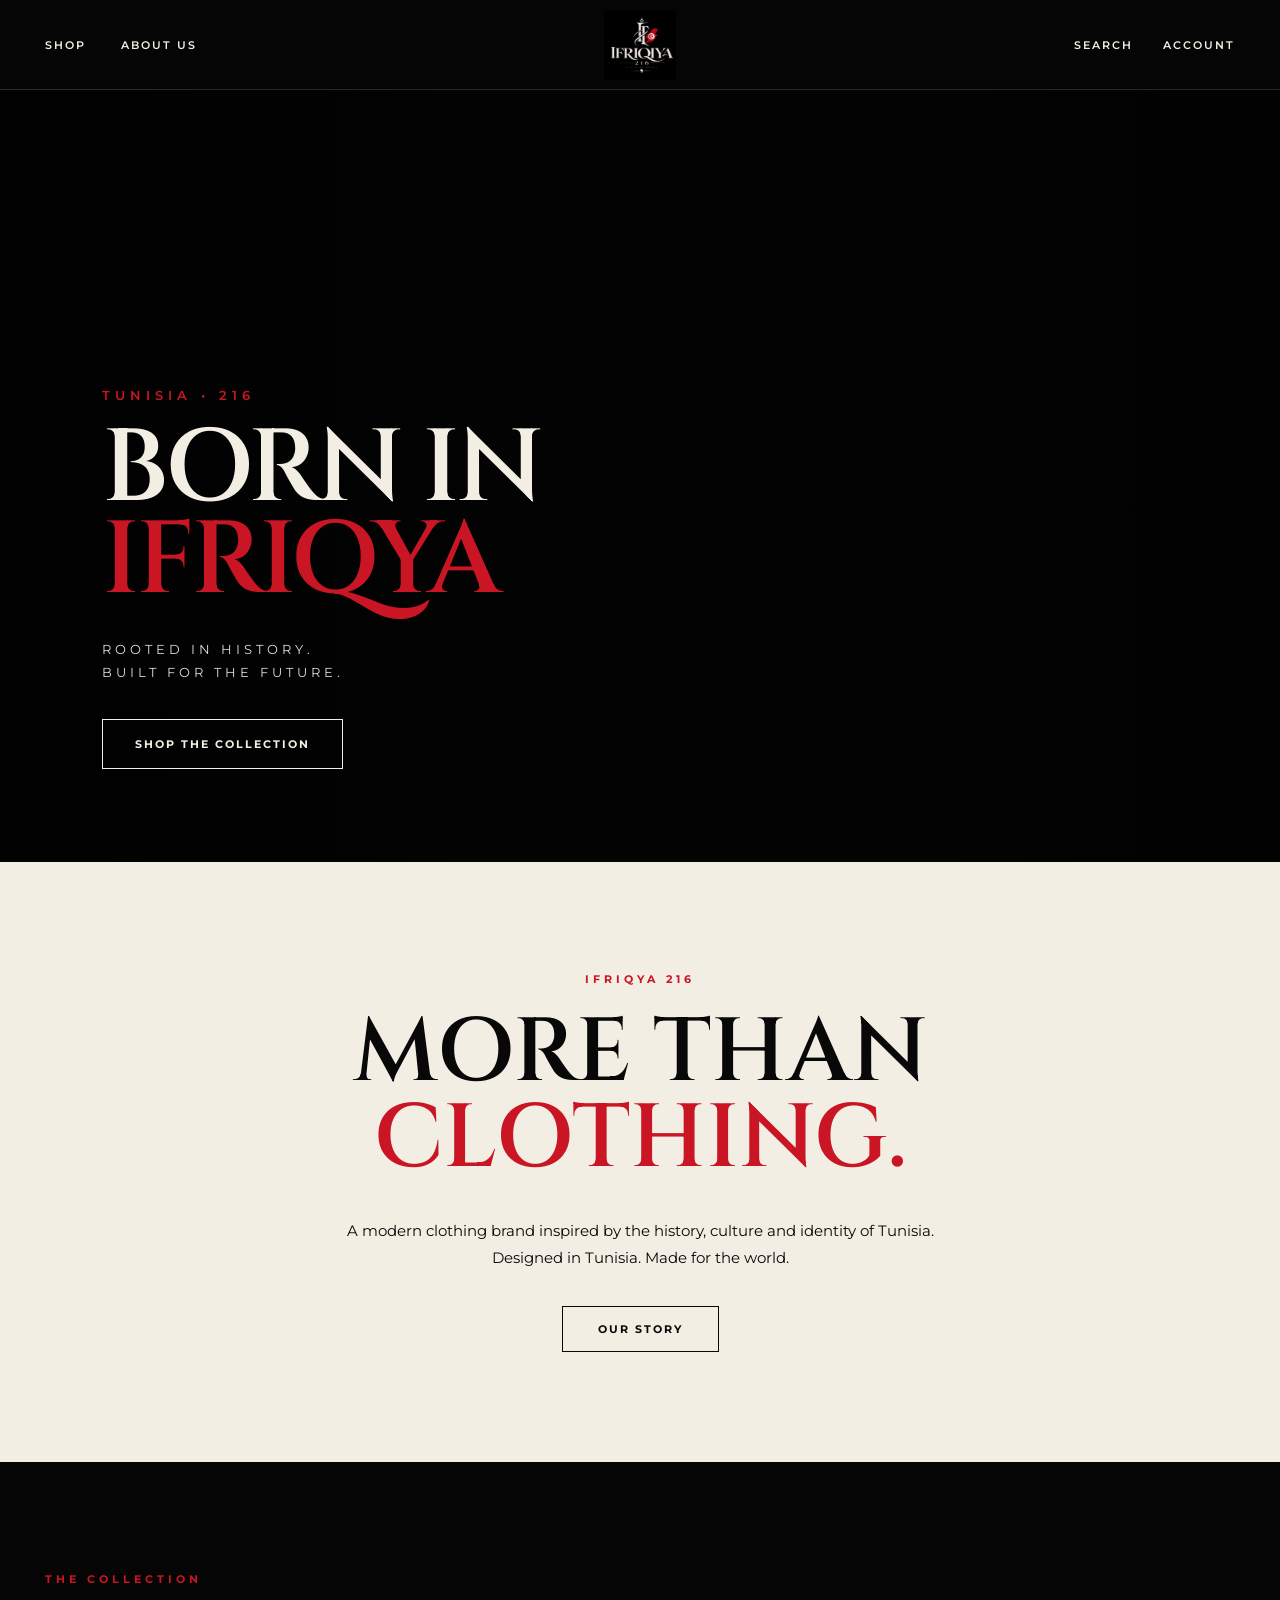
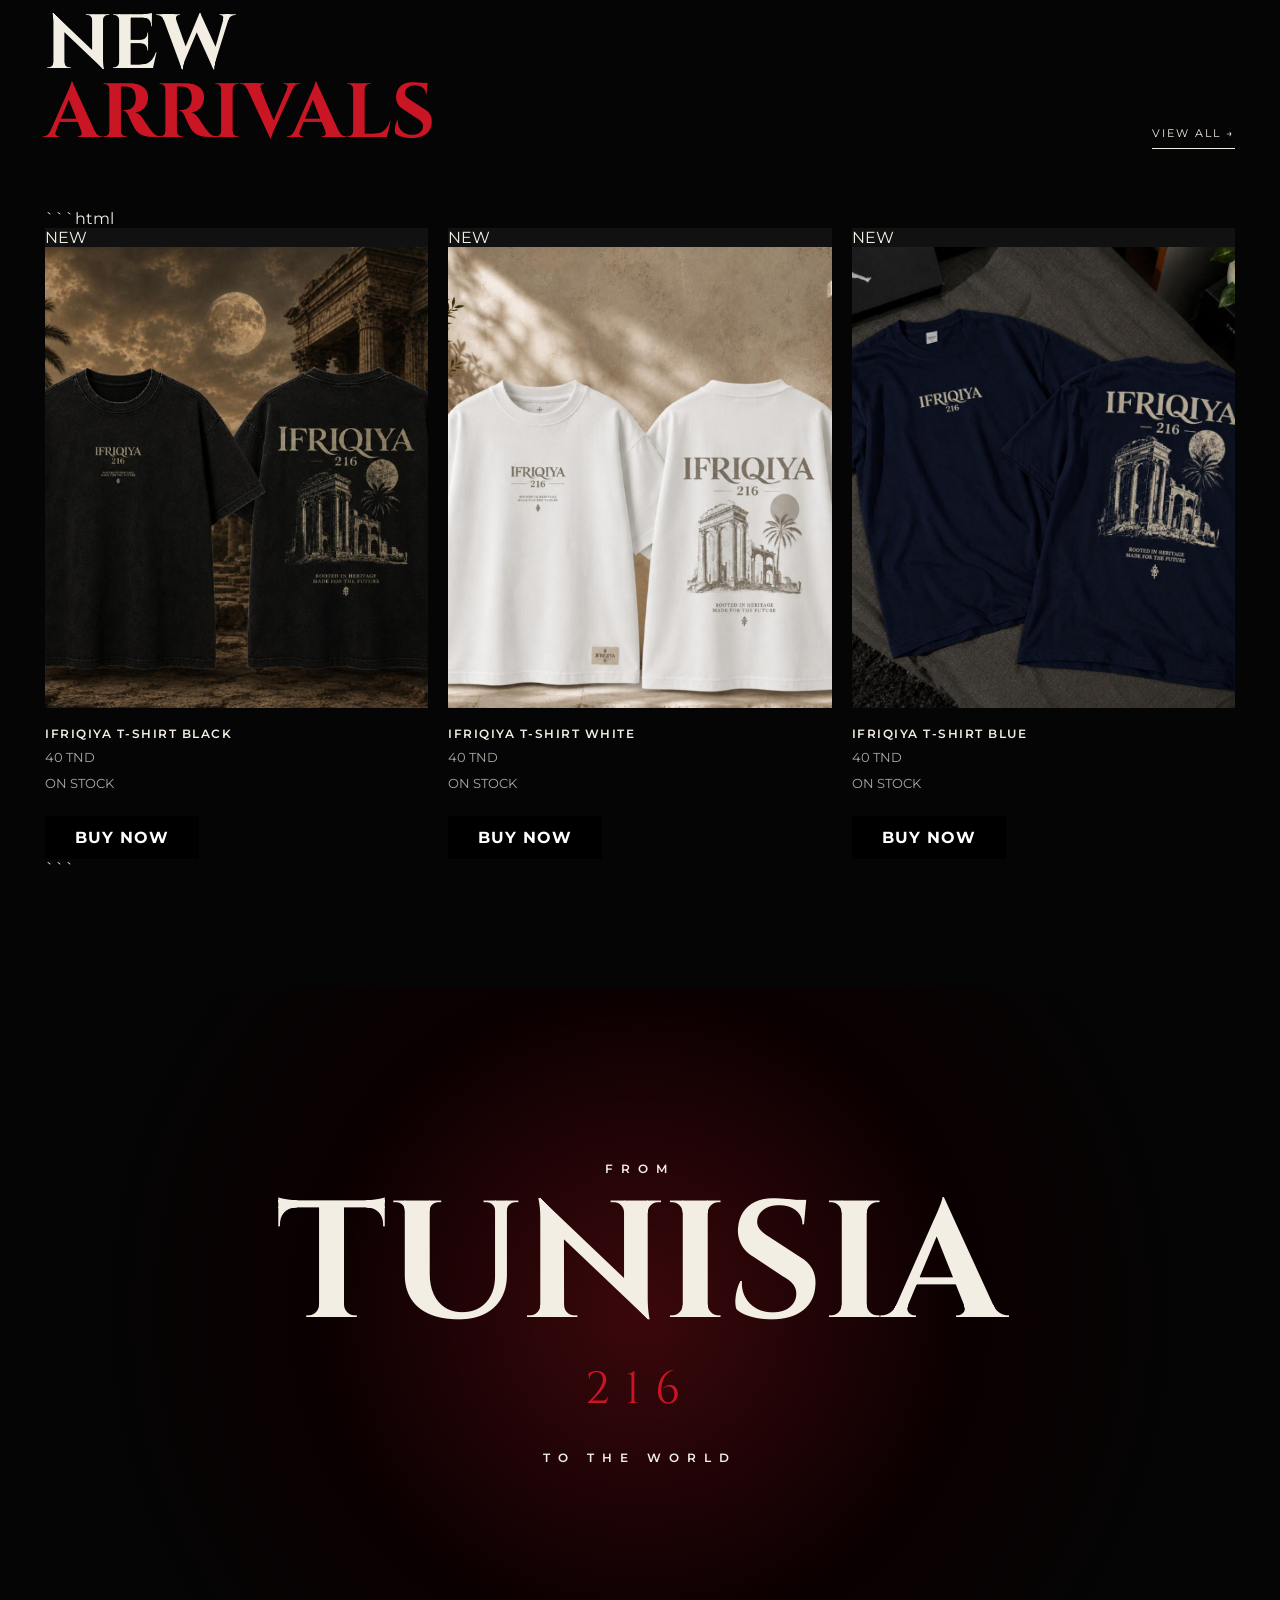
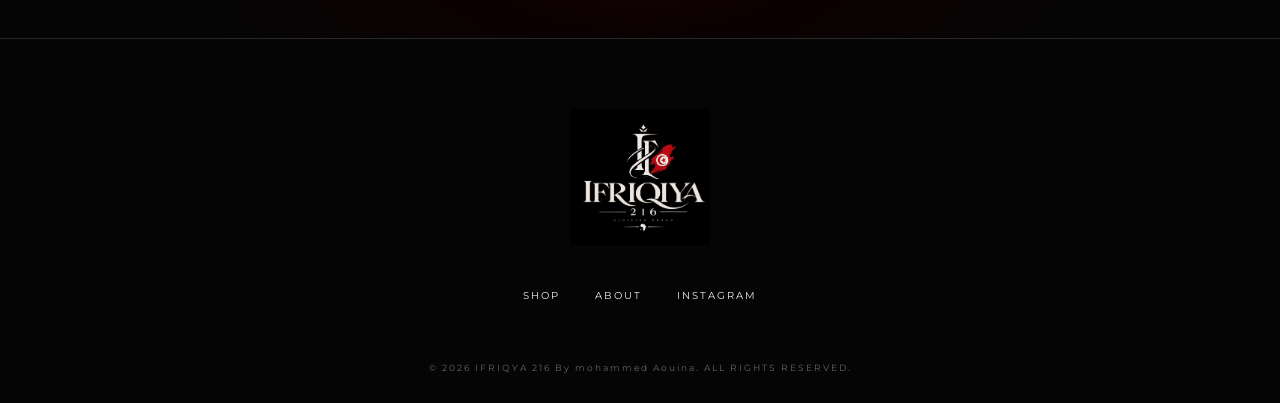
==== commit b4fc1cbc: "up" ====
--- a/index.html
+++ b/index.html
@@ -121,99 +121,70 @@
                 </h2>
             </div>
 
-            <a href="#" class="view-all">
+            <a href="shop.html" class="view-all">
                 VIEW ALL →
             </a>
 
         </div>
 
 
-        <div class="products">
-
-            <!-- PRODUCT 1 -->
-            <article class="product" id="tees">
-
-                <div class="product-image">
-            
-                    <span class="product-label">NEW</span>
-            
-                    <img src="ifriqiya 216 black.png" alt="IFRIQIYA T-SHIRT BLACK">
-            
-                </div>
-            
-                <div class="product-details">
-            
-                    <h3>IFRIQIYA T-SHIRT BLACK</h3>
-            
-                    <p>40 TND</p>
-            
-                    <p id="dead">ON STOCK</p>
-            
-                    <a href="order.html?product=IFRIQIYA%20T-SHIRT%20BLACK&price=40"
-                       class="buy-now">
-                        BUY NOW
-                    </a>
-            
-                </div>
-            
-            <!-- PRODUCT 1 -->
-
-      
-
-
-            
-            <!-- PRODUCT 2 -->
-
-<div class="product">
-
-    <div class="product-image">
-
-        <img src="ifriqiya 216 white.png" alt="Ifriqiya T-Shirt White">
-
-    </div>
-
-    <h3>
-        T SHIRT IFRIQIYA WHITE
-    </h3>
-
-    <p>
-        40 TND
-    </p>
-    <p id="dead">ON STOCK</p>
-
-    <a href="order.html?product=IFRIQIYA%20T-SHIRT%20WHITE&price=40" class="buy-now">
-        BUY NOW
-    </a>
+        ```html
+<div class="products">
+
+    <!-- PRODUCT 1 -->
+    <article class="product" id="tees">
+        <div class="product-image">
+            <span class="product-label">NEW</span>
+            <img src="ifriqiya 216 black.png" alt="IFRIQIYA T-SHIRT BLACK">
+        </div>
+
+        <div class="product-details">
+            <h3>IFRIQIYA T-SHIRT BLACK</h3>
+            <p>40 TND</p>
+            <p class="stock">ON STOCK</p>
+
+            <a href="order.html?product=IFRIQIYA%20T-SHIRT%20BLACK&price=40"
+               class="buy-now">BUY NOW</a>
+        </div>
+    </article>
+
+    <!-- PRODUCT 2 -->
+    <article class="product">
+        <div class="product-image">
+            <span class="product-label">NEW</span>
+            <img src="ifriqiya 216 white.png" alt="IFRIQIYA T-SHIRT WHITE">
+        </div>
+
+        <div class="product-details">
+            <h3>IFRIQIYA T-SHIRT WHITE</h3>
+            <p>40 TND</p>
+            <p class="stock">ON STOCK</p>
+
+            <a href="order.html?product=IFRIQIYA%20T-SHIRT%20WHITE&price=40"
+               class="buy-now">BUY NOW</a>
+        </div>
+    </article>
+
+    <!-- PRODUCT 3 -->
+    <article class="product">
+        <div class="product-image">
+            <span class="product-label">NEW</span>
+            <img src="ifriqiya 216 blue.jpg" alt="IFRIQIYA T-SHIRT BLUE">
+        </div>
+
+        <div class="product-details">
+            <h3>IFRIQIYA T-SHIRT BLUE</h3>
+            <p>40 TND</p>
+            <p class="stock">ON STOCK</p>
+
+            <a href="order.html?product=IFRIQIYA%20T-SHIRT%20BLUE&price=40"
+               class="buy-now">BUY NOW</a>
+        </div>
+    </article>
 
 </div>
-            <div class="products">
-
-            <!-- PRODUCT 3 -->
-            <article class="product" id="tees">
-
-                <div class="product-image">
-            
-                    <span class="product-label">NEW</span>
-            
-                    <img src="ifriqiya 216 blue.jpg" alt="IFRIQIYA T-SHIRT BLUE">
-            
-                </div>
-            
-                <div class="product-details">
-            
-                    <h3>IFRIQIYA T-SHIRT BLUE</h3>
-            
-                    <p>40 TND</p>
-            
-                    <p id="dead">ON STOCK</p>
-            
-                    <a href="order.html?product=IFRIQIYA%20T-SHIRT%20BLUE&price=40"
-                       class="buy-now">
-                        BUY NOW
-                    </a>
-            
-                </div>
-                </article>
+```
+
                 
 
 
--- a/main.css
+++ b/main.css
@@ -360,39 +360,59 @@
    PRODUCTS
 ================================ */
 
+
 .products {
     display: grid;
-
-    grid-template-columns: repeat(4, 1fr);
-
+    grid-template-columns: repeat(3, minmax(0, 1fr));
     gap: 20px;
 }
 
 .product {
     cursor: pointer;
+    min-width: 0;
 }
 
 .product-image {
     height: 480px;
-
     position: relative;
-
     overflow: hidden;
-
     background: #111;
 }
 
 .product-image img {
     width: 100%;
     height: 100%;
-
     object-fit: cover;
-
+    display: block;
     transition: transform 0.6s ease;
 }
 
 .product:hover .product-image img {
     transform: scale(1.05);
+}
+
+.product-details h3 {
+    font-size: 14px;
+}
+
+.product-details p {
+    margin: 10px 0;
+}
+
+@media (max-width: 768px) {
+    .products {
+        grid-template-columns: repeat(2, minmax(0, 1fr));
+    }
+
+    .product-image {
+        height: 300px;
+    }
+}
+
+@media (max-width: 480px) {
+    .products {
+        grid-template-columns: 1fr;
+    }
 }
 
 
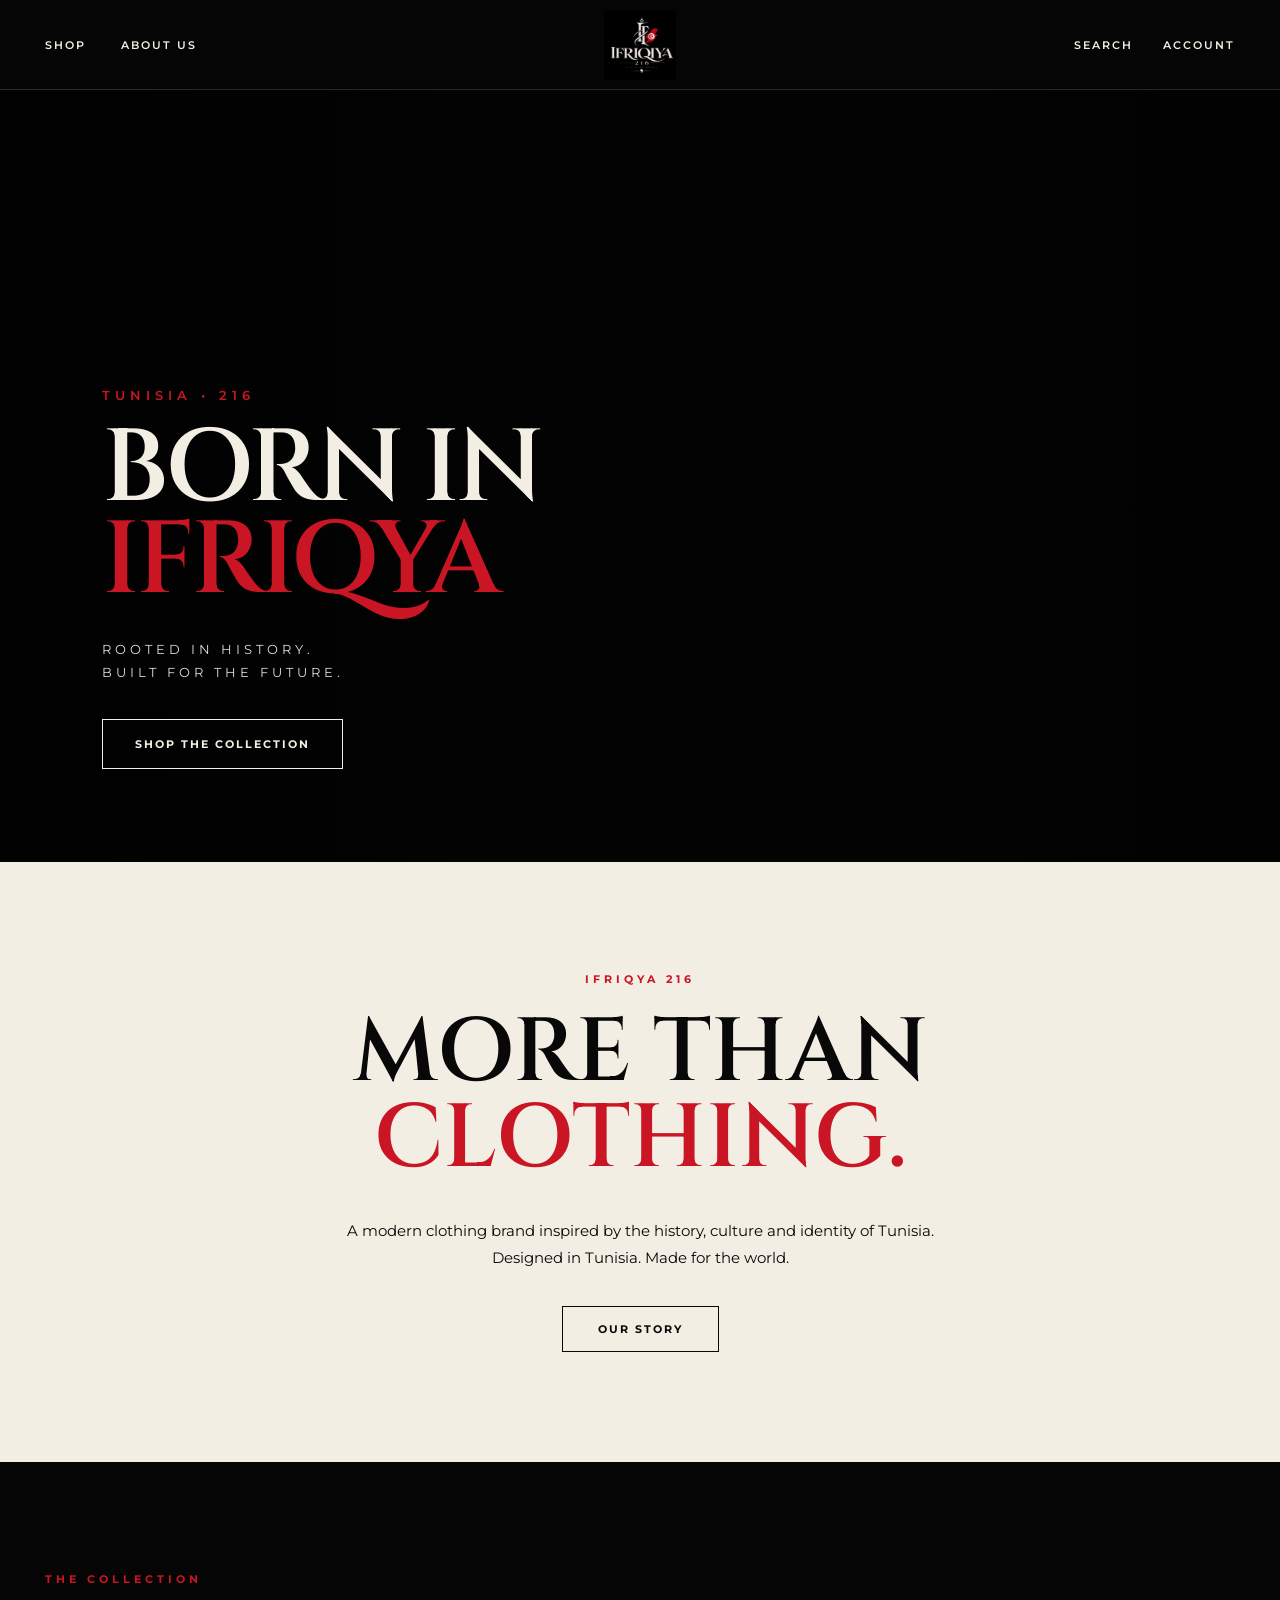
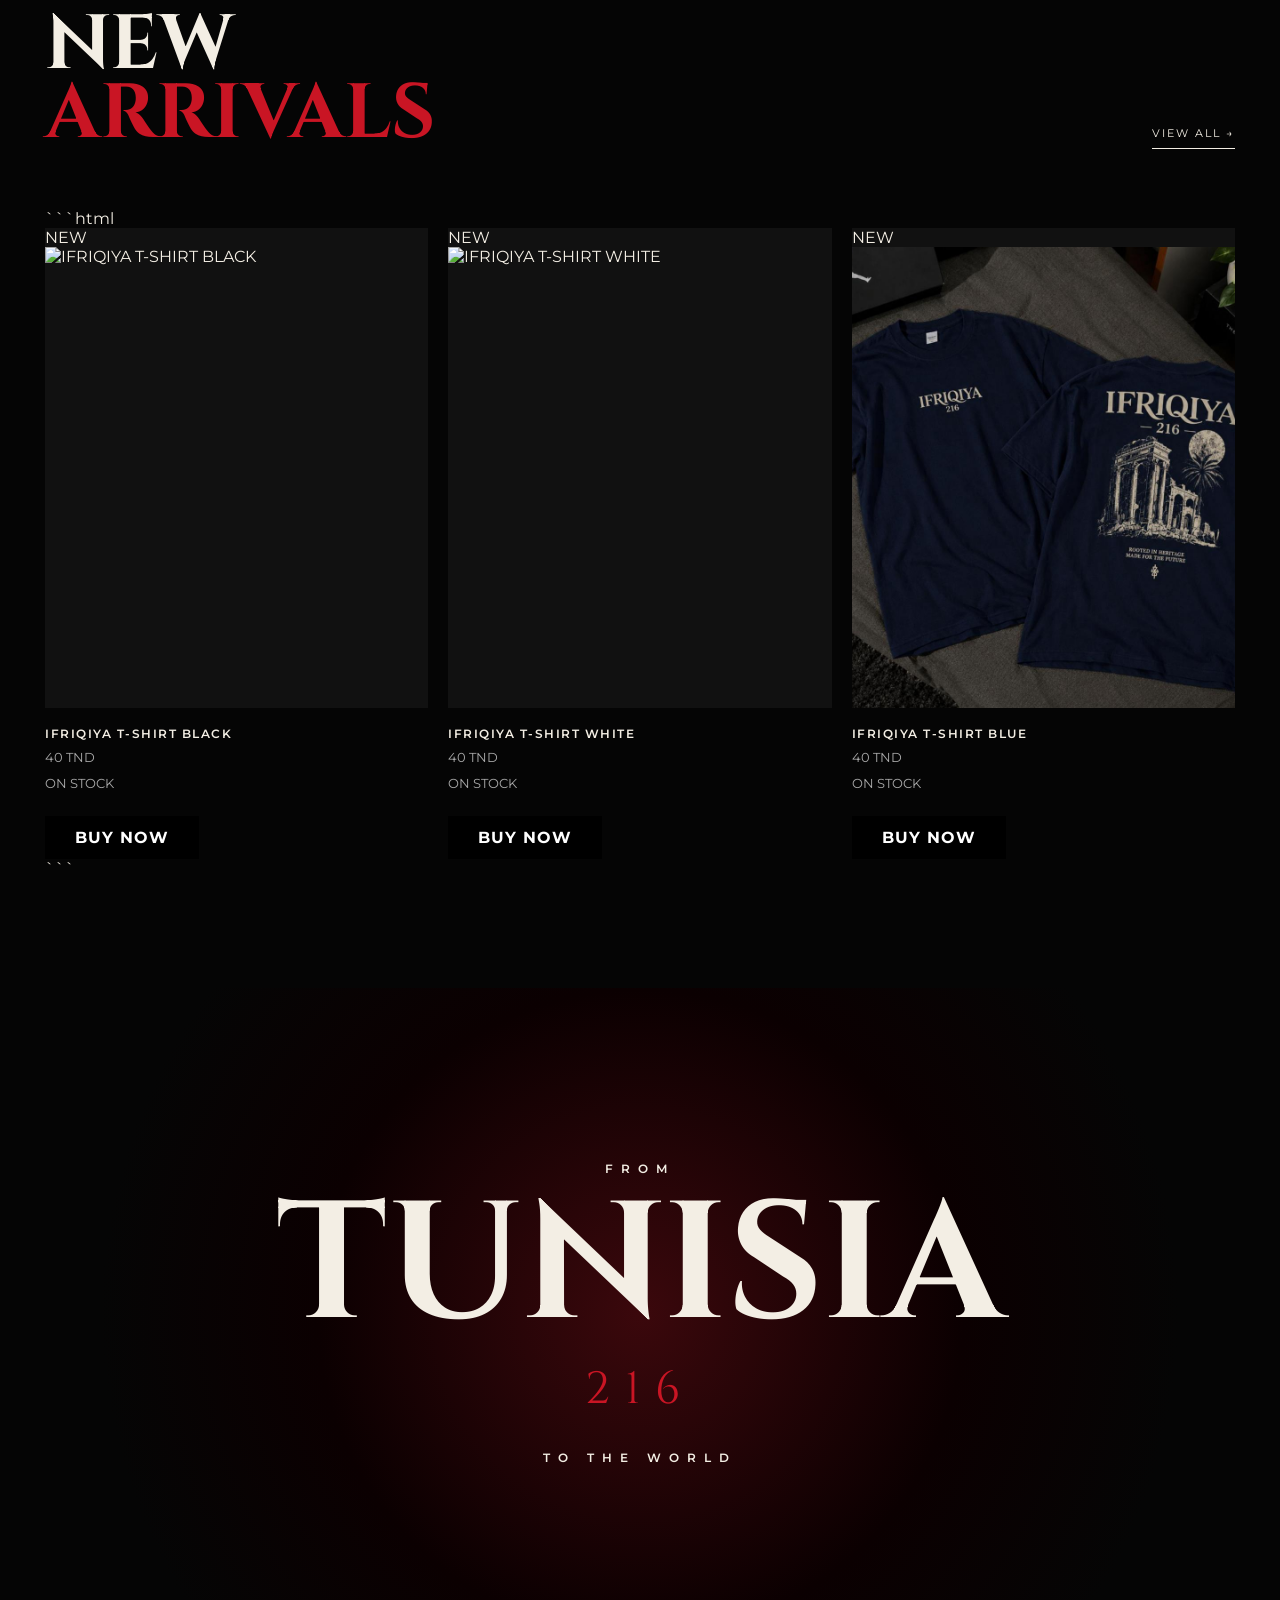
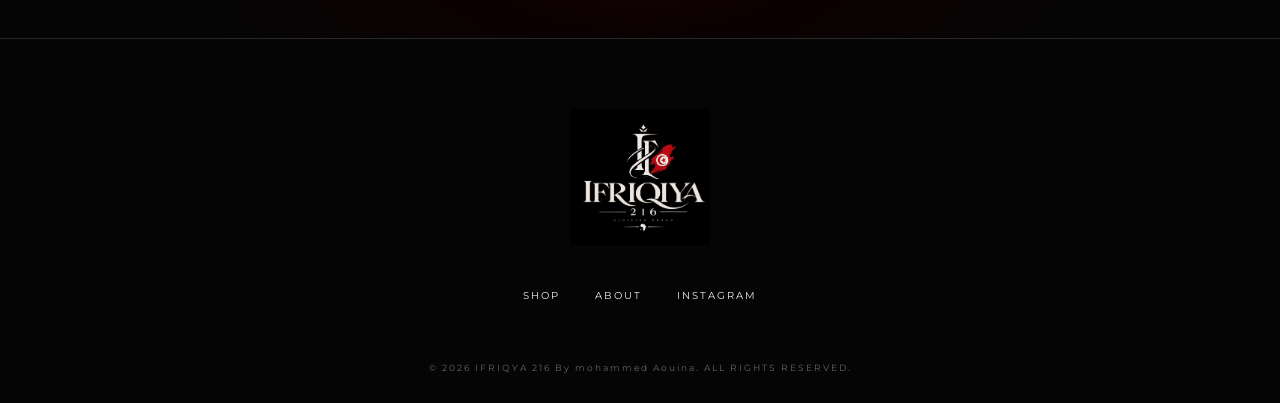
==== commit 35efc772: "up" ====
--- a/index.html
+++ b/index.html
@@ -135,7 +135,7 @@
     <article class="product" id="tees">
         <div class="product-image">
             <span class="product-label">NEW</span>
-            <img src="ifriqiya 216 black.png" alt="IFRIQIYA T-SHIRT BLACK">
+            <img src="ifriqiya 216 b .jpg" alt="IFRIQIYA T-SHIRT BLACK">
         </div>
 
         <div class="product-details">
@@ -152,7 +152,7 @@
     <article class="product">
         <div class="product-image">
             <span class="product-label">NEW</span>
-            <img src="ifriqiya 216 white.png" alt="IFRIQIYA T-SHIRT WHITE">
+            <img src="ifriqiya 216 w .jpg" alt="IFRIQIYA T-SHIRT WHITE">
         </div>
 
         <div class="product-details">
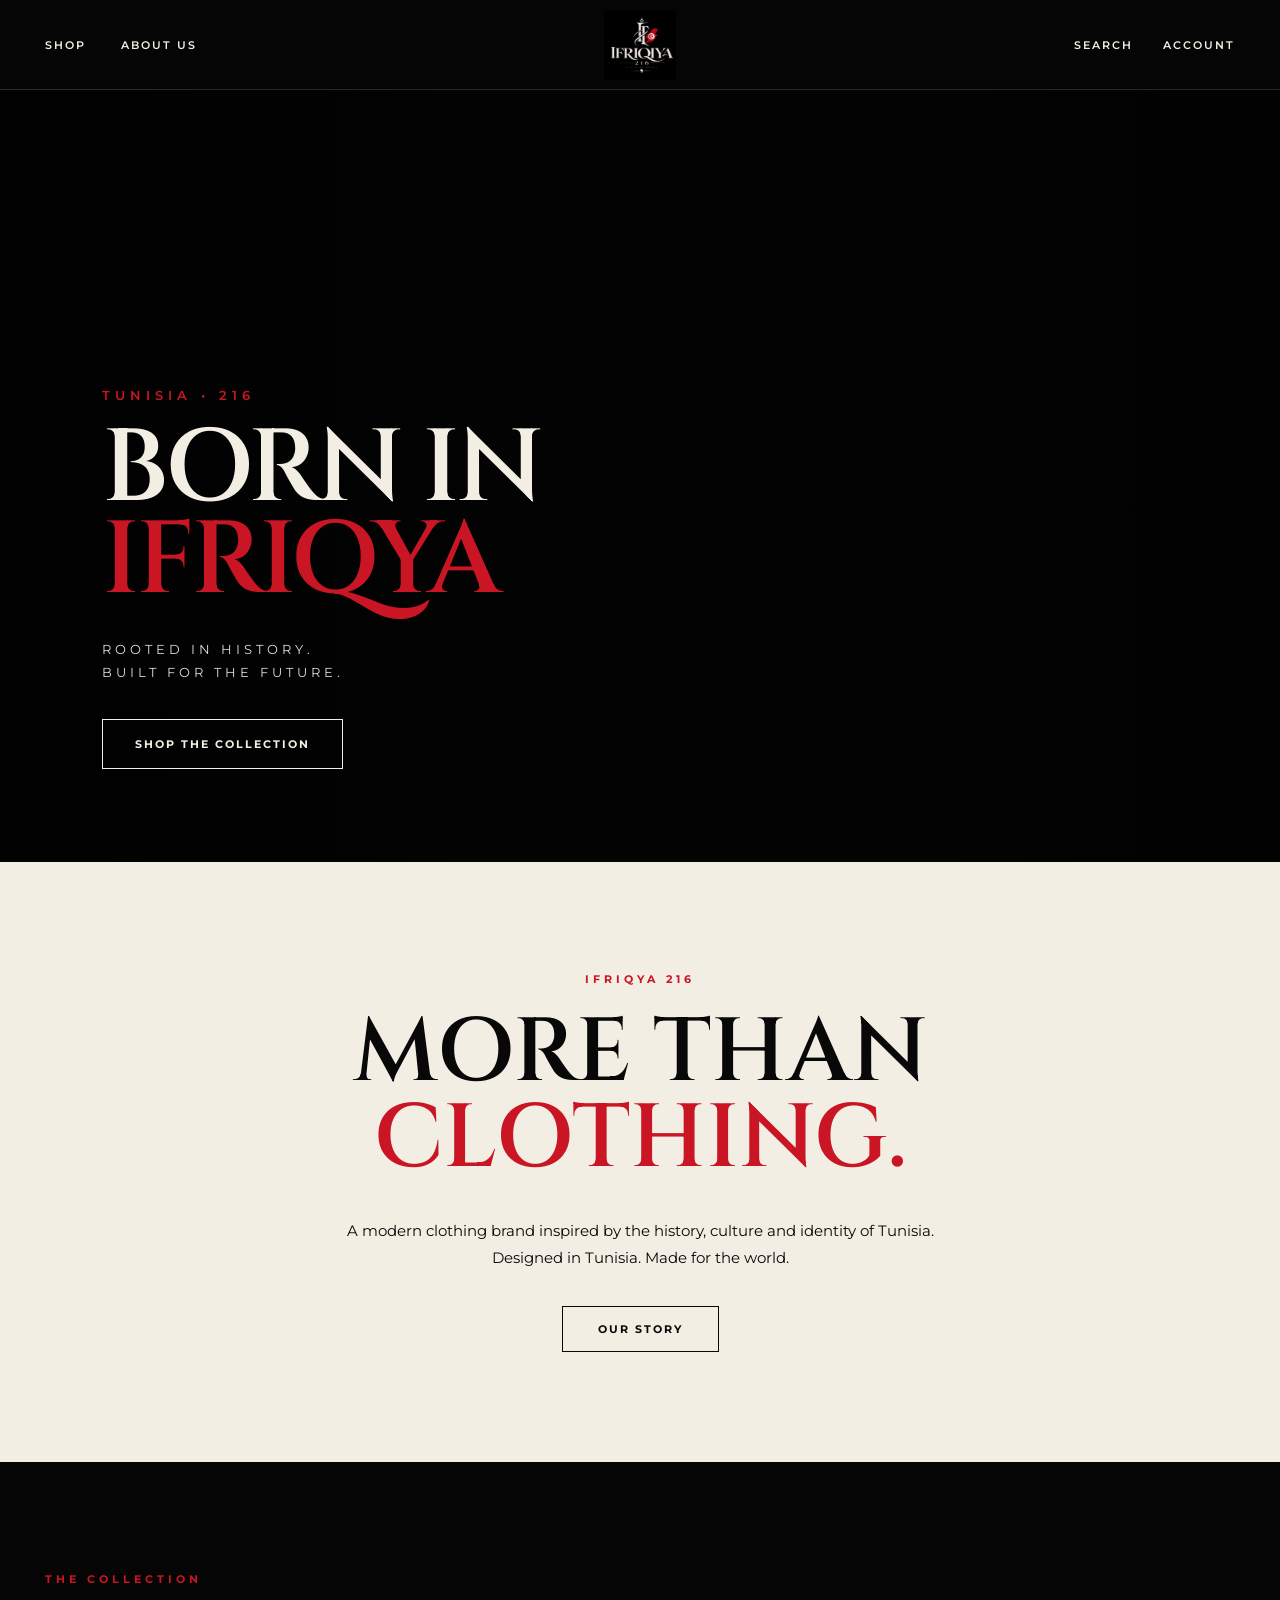
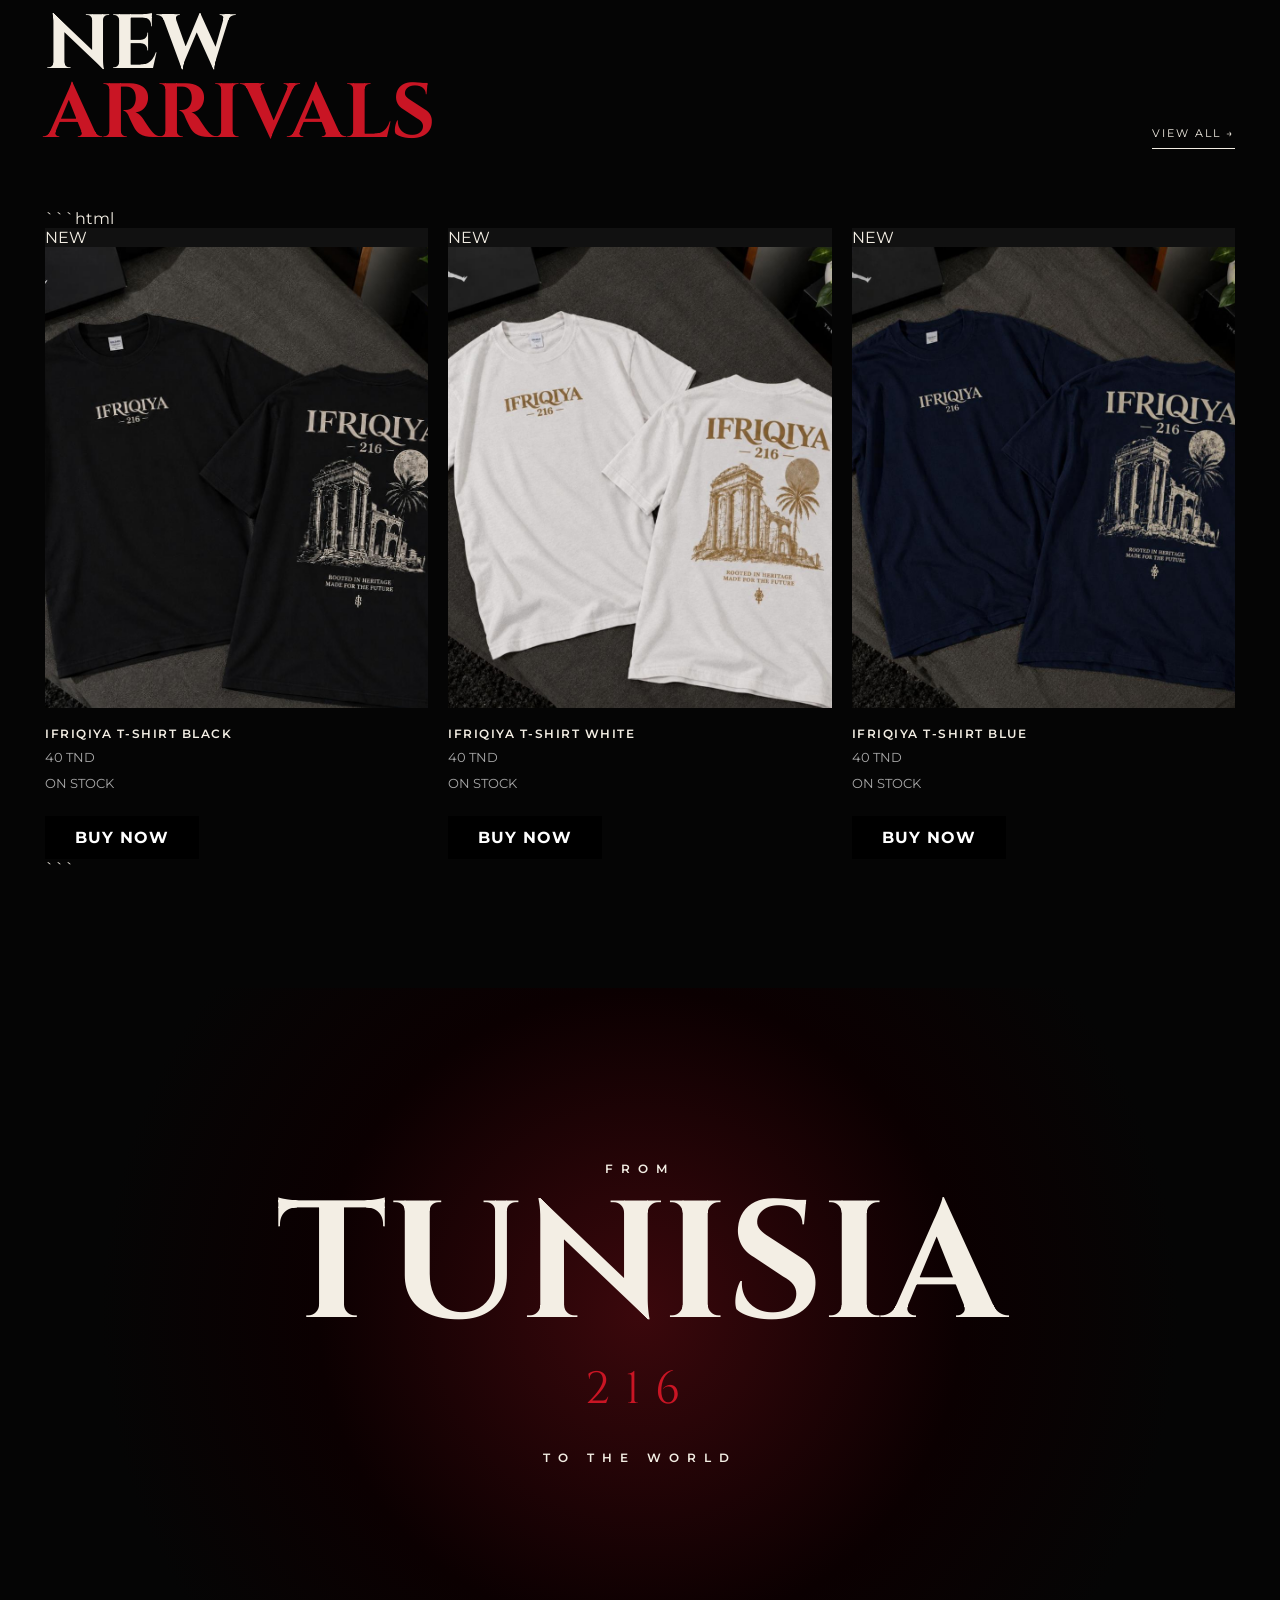
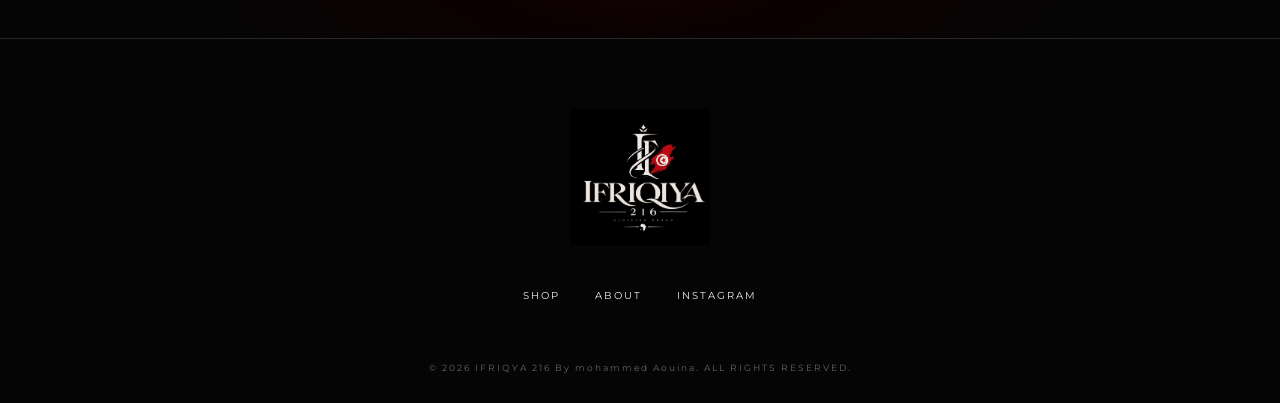
==== commit 3cb5a10e: "up" ====
--- a/index.html
+++ b/index.html
@@ -135,7 +135,7 @@
     <article class="product" id="tees">
         <div class="product-image">
             <span class="product-label">NEW</span>
-            <img src="ifriqiya 216 b .jpg" alt="IFRIQIYA T-SHIRT BLACK">
+            <img src="ifriqiya 216 b.jpg" alt="IFRIQIYA T-SHIRT BLACK">
         </div>
 
         <div class="product-details">
@@ -152,7 +152,7 @@
     <article class="product">
         <div class="product-image">
             <span class="product-label">NEW</span>
-            <img src="ifriqiya 216 w .jpg" alt="IFRIQIYA T-SHIRT WHITE">
+            <img src="ifriqiya 216 w.jpg" alt="IFRIQIYA T-SHIRT WHITE">
         </div>
 
         <div class="product-details">
